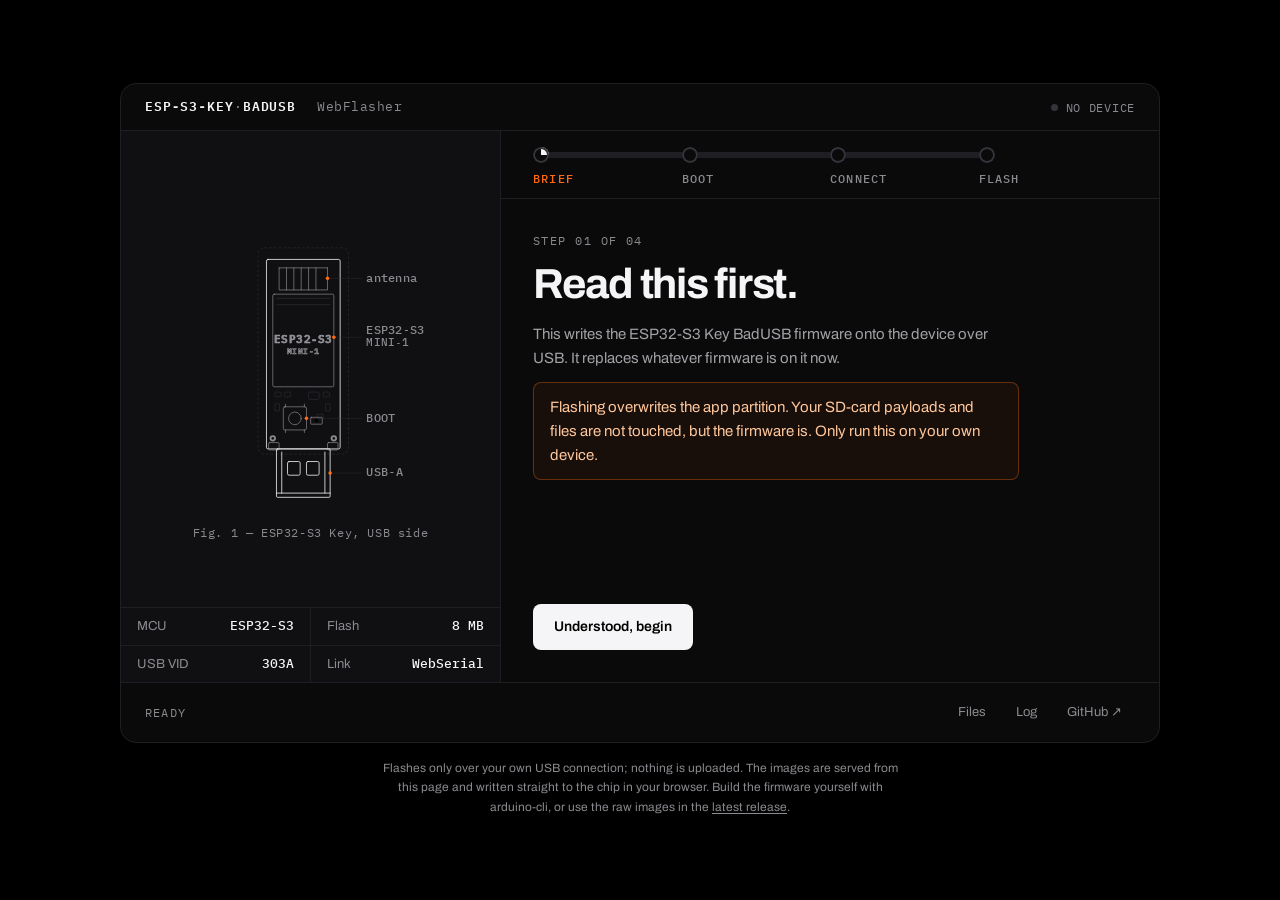
==== docs/index.html @ d2d810d7 "Add WebSerial firmware flasher (docs/) + compiled images A browser flasher for the ESP32-S3 Key, in " ====
<!doctype html>
<html lang="en">
<head>
<meta charset="utf-8">
<meta name="viewport" content="width=device-width, initial-scale=1">
<title>ESP-S3-Key WebFlasher</title>
<meta name="description" content="Flash the ESP32-S3 Key BadUSB firmware straight from the browser over USB with WebSerial. No toolchain, no command line.">
<meta name="color-scheme" content="dark">
<meta name="theme-color" content="#000000">
<link rel="icon" type="image/svg+xml" href="./favicon.svg">
<link rel="preconnect" href="https://fonts.googleapis.com">
<link rel="preconnect" href="https://fonts.gstatic.com" crossorigin>
<link href="https://fonts.googleapis.com/css2?family=Archivo:wght@400;500;600;700;800&family=IBM+Plex+Mono:wght@400;500;600&display=swap" rel="stylesheet">
<link rel="stylesheet" href="./css/style.css">
</head>
<body>

<noscript>
  <p class="noscript">This flasher talks to the device from the page itself, so
  it needs JavaScript enabled. The command line route (arduino-cli / esptool)
  in the <a href="https://github.com/QWavey/ESP-S3-Key-BadUSB">repo</a> works
  without it.</p>
</noscript>

<div class="stage">

<article class="box" id="box">

  <header class="box-top">
    <p class="brandline">ESP&#8209;S3&#8209;KEY<span class="sep">&middot;</span>BADUSB
      <span class="ver">WebFlasher</span></p>
    <p class="status" id="status" data-state="idle">
      <span class="dot" aria-hidden="true"></span><span id="statusText">No device</span>
    </p>
  </header>

  <div class="box-body">

    <!-- left slab: ESP32-S3 key figure -->
    <aside class="slab">
      <figure class="fig">
        <svg class="device" viewBox="-52 0 430 570" role="img" aria-labelledby="figtitle">
          <title id="figtitle">ESP32-S3 Key: a clear-cased USB-A dongle. The ESP32-S3-MINI-1 module with its PCB antenna sits under the acrylic shell, and a BOOT button near the USB-A plug.</title>

          <!-- clear acrylic case -->
          <g class="ghost">
            <rect x="64" y="70" width="172" height="392" rx="12"/>
          </g>

          <!-- board -->
          <g class="board">
            <rect x="80" y="92" width="140" height="360" rx="3"/>
          </g>

          <!-- ESP32-S3-MINI-1: PCB antenna, then the RF shield can -->
          <g class="part">
            <path d="M104 108 H196 M104 108 V150 H196 V108 M118 108 V150 M132 108 V150 M146 108 V150 M160 108 V150 M174 108 V150"/>
          </g>
          <g class="part">
            <rect x="92" y="158" width="116" height="176" rx="3"/>
            <path d="M100 166 H200 M100 178 H200" class="card"/>
            <text x="150" y="250" class="mod">ESP32&#8209;S3</text>
            <text x="150" y="272" class="mod sub2">MINI&#8209;1</text>
          </g>

          <!-- passives + regulator between module and USB end -->
          <g class="passive">
            <rect x="96" y="344" width="12" height="9" rx="2"/>
            <rect x="114" y="344" width="12" height="9" rx="2"/>
            <rect x="160" y="344" width="20" height="14" rx="2"/>
            <rect x="188" y="344" width="12" height="9" rx="2"/>
            <rect x="96" y="366" width="9" height="14" rx="2"/>
            <rect x="192" y="366" width="9" height="14" rx="2"/>
            <rect x="176" y="386" width="12" height="9" rx="2"/>
          </g>

          <!-- BOOT tactile button near the USB-A end -->
          <g class="part boot" id="figBoot">
            <rect x="112" y="372" width="44" height="44" rx="3"/>
            <circle cx="134" cy="394" r="12"/>
            <path d="M116 372 v-5 M152 372 v-5 M116 416 v5 M152 416 v5"/>
          </g>

          <!-- status LED -->
          <g class="part"><rect x="164" y="392" width="22" height="13" rx="1"/></g>
          <circle class="led" cx="175" cy="398" r="3.4"/>

          <!-- test pads / vias by the USB end -->
          <g class="ink">
            <circle cx="92" cy="432" r="6"/><circle cx="92" cy="432" r="2.4" class="drill"/>
            <circle cx="208" cy="432" r="6"/><circle cx="208" cy="432" r="2.4" class="drill"/>
          </g>

          <!-- USB-A plug -->
          <g class="part">
            <rect x="84" y="440" width="20" height="14" rx="2"/>
            <rect x="196" y="440" width="20" height="14" rx="2"/>
          </g>
          <g class="shell">
            <rect x="99" y="452" width="102" height="92" rx="2"/>
            <path d="M99 536 H201"/>
            <path d="M109 458 V536 M191 458 V536"/>
            <rect x="120" y="476" width="24" height="26" rx="3"/>
            <rect x="156" y="476" width="24" height="26" rx="3"/>
          </g>

          <!-- state FX layer -->
          <g class="fx">
            <g class="fx-data">
              <path class="fx-trace l" d="M132 470 V336"/>
              <path class="fx-trace r" d="M168 470 V360 Q168 350 158 348 V336"/>
              <circle class="fx-pk l"    r="3.2"/><circle class="fx-pk l d2" r="3.2"/><circle class="fx-pk l d3" r="3.2"/>
              <circle class="fx-pk r"    r="3.2"/><circle class="fx-pk r d2" r="3.2"/><circle class="fx-pk r d3" r="3.2"/>
            </g>
            <rect class="fx-sink" x="92" y="158" width="116" height="176" rx="3"/>
            <g class="fx-press">
              <circle class="fx-ring" cx="134" cy="394" r="19"/>
              <path class="fx-arrow" d="M134 356 v20 M126 368 l8 8 l8 -8"/>
            </g>
            <g class="fx-check">
              <circle cx="330" cy="70" r="20"/>
              <path class="fx-tick" d="M320 70 l7 8 l14 -16"/>
            </g>
            <g class="fx-port">
              <path d="M96 548 H110 M190 548 H204"/>
              <rect class="fx-shroud" x="95" y="540" width="110" height="24" rx="2"/>
            </g>
          </g>

          <!-- callouts -->
          <g class="callout">
            <path d="M196 128 H262"/><circle cx="196" cy="128" r="3.4"/>
            <text x="270" y="134">antenna</text>

            <path d="M208 240 H262"/><circle cx="208" cy="240" r="3.4"/>
            <text x="270" y="234">ESP32&#8209;S3</text>
            <text x="270" y="256" class="sub">MINI&#8209;1</text>

            <path d="M156 394 H262"/><circle cx="156" cy="394" r="3.4"/>
            <text x="270" y="400">BOOT</text>

            <path d="M201 498 H262"/><circle cx="201" cy="498" r="3.4"/>
            <text x="270" y="504">USB&#8209;A</text>
          </g>

        </svg>
        <figcaption>Fig. 1 &mdash; ESP32-S3 Key, USB side</figcaption>
      </figure>

      <dl class="spec">
        <div><dt>MCU</dt><dd>ESP32-S3</dd></div>
        <div><dt>Flash</dt><dd>8 MB</dd></div>
        <div><dt>USB VID</dt><dd>303A</dd></div>
        <div><dt>Link</dt><dd>WebSerial</dd></div>
      </dl>
    </aside>

    <!-- wizard -->
    <section class="panel">

      <ol class="rail" id="rail" aria-label="Progress">
        <li data-step="0"><button type="button" class="railbtn" disabled><span class="pip"></span><b>Brief</b></button></li>
        <li data-step="1"><button type="button" class="railbtn" disabled><span class="pip"></span><b>Boot</b></button></li>
        <li data-step="2"><button type="button" class="railbtn" disabled><span class="pip"></span><b>Connect</b></button></li>
        <li data-step="3"><button type="button" class="railbtn" disabled><span class="pip"></span><b>Flash</b></button></li>
      </ol>

      <div class="views" id="views">

        <!-- 0 -->
        <section class="view is-on" data-step="0">
          <p class="kicker">Step 01 of 04</p>
          <h1>Read this first.</h1>
          <p>This writes the ESP32-S3 Key BadUSB firmware onto the device over
            USB. It replaces whatever firmware is on it now.</p>
          <p class="warn">Flashing overwrites the app partition. Your SD-card
            payloads and files are not touched, but the firmware is. Only run
            this on your own device.</p>
          <div class="acts">
            <button class="btn solid" data-go="1">Understood, begin</button>
          </div>
        </section>

        <!-- 1 -->
        <section class="view" data-step="1">
          <p class="kicker">Step 02 of 04</p>
          <h1>Download mode.</h1>
          <p>The ESP32-S3 flashes over its own USB. Most units drop into
            download mode on their own when the flasher connects. If yours does
            not, hold <code>BOOT</code> while plugging it in, then let go.</p>
          <p>Chrome or Edge only — Firefox and Safari have no WebSerial.</p>
          <div class="acts">
            <button class="btn solid" data-go="2">Ready</button>
            <button class="btn ghost" data-go="0">Back</button>
          </div>
        </section>

        <!-- 2 -->
        <section class="view" data-step="2">
          <p class="kicker">Step 03 of 04</p>
          <h1>Connect.</h1>
          <p>Pick the device in the browser prompt. It appears under vendor
            <code>303A</code> (Espressif) as a USB serial port.</p>
          <div class="acts">
            <button class="btn solid" id="btnConnect"><span class="ring-sm" aria-hidden="true"></span><span>Connect</span></button>
            <button class="btn ghost" data-go="1">Back</button>
          </div>
        </section>

        <!-- 3 -->
        <section class="view" data-step="3">
          <p class="kicker">Step 04 of 04</p>
          <h1>Flash.</h1>
          <p>Erase, then write each image at its offset, then reboot. Do not
            unplug until the log says it is done.</p>

          <div class="pagemap" id="pagemap"
               role="progressbar" aria-valuemin="0" aria-valuemax="100"
               aria-valuenow="0" aria-label="Flash progress"></div>

          <p class="readout">
            <b><span id="rdDone">0</span> / <span id="rdTotal">0</span> KB</b>
            <span id="rdParts">0 / 0 parts</span>
            <span class="ph" id="phase">ready</span>
          </p>

          <dl class="mini">
            <div><dt>Image</dt><dd id="pickName">latest release</dd></div>
            <div><dt>Chip</dt><dd id="pickChip">ESP32-S3</dd></div>
          </dl>

          <p class="inline-err" id="flashErr" hidden></p>

          <div class="acts">
            <button class="btn solid hold" id="btnFlash" disabled>
              <span class="hold-fill" aria-hidden="true"></span>
              <span class="hold-label">Hold to flash</span>
            </button>
            <label class="btn ghost filebtn">Choose file<input id="fileBin" type="file" accept=".bin,.espkg"></label>
            <button class="btn ghost" data-go="2">Reconnect</button>
          </div>
        </section>

        <!-- 4 -->
        <section class="view" data-step="4">
          <p class="kicker done-k">Complete</p>
          <h1>Flashed.</h1>
          <p>The device has been reset and is running the new firmware. It will
            re-enumerate — as a keyboard, a serial port, or its Wi-Fi AP,
            depending on how it is configured. You can unplug it now.</p>
          <div class="acts">
            <button class="btn ghost" data-go="1">Flash another</button>
            <a class="btn ghost" href="https://github.com/QWavey/ESP-S3-Key-BadUSB" target="_blank" rel="noopener">Repo</a>
          </div>
        </section>

      </div>
    </section>
  </div>

  <footer class="box-bot">
    <p class="footstat" id="footStat" role="status" aria-live="polite">ready</p>
    <div class="botbtns">
      <button class="tabbtn" id="btnFiles" aria-expanded="false" aria-controls="filesDrawer">Files</button>
      <button class="tabbtn" id="btnConsole" aria-expanded="false" aria-controls="console">Log</button>
      <a class="tabbtn" href="https://github.com/QWavey/ESP-S3-Key-BadUSB" target="_blank" rel="noopener">GitHub &#8599;</a>
    </div>
  </footer>

  <div class="drawer" id="filesDrawer" inert>
    <div class="drawer-head"><b>Files</b>
      <button class="x" data-close="filesDrawer" aria-label="Close files">&times;</button></div>
    <ul class="dl-list">
      <li><a href="./firmware/firmware.bin" download><b>firmware.bin</b><span>Application image (offset 0x10000).</span></a></li>
      <li><a href="./firmware/bootloader.bin" download><b>bootloader.bin</b><span>Second-stage bootloader (offset 0x0).</span></a></li>
      <li><a href="./firmware/partitions.bin" download><b>partitions.bin</b><span>Partition table (offset 0x8000).</span></a></li>
      <li><a href="./firmware/manifest.json" download><b>manifest.json</b><span>Offsets and versions the flasher reads.</span></a></li>
      <li><a href="https://github.com/QWavey/ESP-S3-Key-BadUSB/releases/latest" target="_blank" rel="noopener"><b>Releases</b><span>.espkg bundles and raw images.</span></a></li>
    </ul>
  </div>

  <div class="drawer" id="console" inert>
    <div class="drawer-head"><b>Log</b>
      <button class="x" data-close="console" aria-label="Close log">&times;</button></div>
    <div class="drawer-log" id="consoleOut" role="log" aria-live="polite"></div>
  </div>

</article>

<p class="legal">
  Flashes only over your own USB connection; nothing is uploaded. The images are
  served from this page and written straight to the chip in your browser. Build
  the firmware yourself with arduino-cli, or use the raw images in the
  <a href="https://github.com/QWavey/ESP-S3-Key-BadUSB/releases/latest" target="_blank" rel="noopener">latest release</a>.
</p>

</div>

<script type="module" src="./js/flasher.js"></script>
</body>
</html>
---- docs/css/style.css ----
/* ==========================================================================
   Rubberless-Ducky WebFlasher
   Direction: instrument panel. One box on a black field, white type, and a
   single orange that only ever means "live". Nothing scrolls: the box is sized
   to the viewport and the wizard swaps one view at a time inside it.
   Every literal below belongs to the system documented in DESIGN.md.
   ========================================================================== */

@property --fill {
  syntax: "<number>";
  inherits: true;
  initial-value: 0;
}

:root {
  /* --- Surface ---------------------------------------------------------- */
  --black:     #000000;   /* page. True black, the way hardware pages are lit */
  --surface-1: #0A0A0B;   /* the box */
  --surface-2: #101013;   /* left slab, drawers */
  --surface-3: #17171B;   /* wells: meter track, code */
  --line-1:    #1F1F23;   /* hairline, at rest */
  --line-2:    #34343B;   /* hairline, hover or focus */

  /* --- Type colour ------------------------------------------------------ */
  --white:  #F5F5F7;      /* primary. Not #fff: halation on true black */
  --gray-1: #A1A1A6;      /* secondary prose          8.1:1 on black */
  --gray-2: #8A8A8F;      /* meta, labels, dimensions 6.1:1 on black */

  /* --- State ------------------------------------------------------------ */
  --accent: #FF6A13;      /* live only: progress, current step   7.3:1 */
  --ok:     #30D158;      /* 10.4:1 */
  --err:    #FF453A;      /* 6.2:1 */

  /* --- Shape ------------------------------------------------------------ */
  --r-1: 3px;      /* code, pips */
  --r-cell: 5px;   /* page-map cells */
  --r-2: 8px;   /* controls, rows */
  --r-3: 16px;  /* the box */

  /* --- Space ------------------------------------------------------------ */
  --s-1: 4px;  --s-2: 8px;  --s-3: 12px; --s-4: 16px;
  --s-5: 24px; --s-6: 32px; --s-7: 48px;

  /* --- Motion ----------------------------------------------------------- */
  --e-out:   cubic-bezier(0.22, 0.61, 0.36, 1);
  --e-apple: cubic-bezier(0.28, 0.11, 0.32, 1);
  --d-1: 160ms; --d-2: 300ms; --d-3: 520ms; --d-4: 820ms;

  color-scheme: dark;
}

*, *::before, *::after { box-sizing: border-box; }

html, body { height: 100%; }

body {
  margin: 0;
  background: var(--black);
  color: var(--white);
  font-family: "Archivo", -apple-system, BlinkMacSystemFont, "Helvetica Neue", Arial, sans-serif;
  font-size: 16px;
  line-height: 1.6;
  -webkit-font-smoothing: antialiased;
  -moz-osx-font-smoothing: grayscale;
}

::selection { background: var(--accent); color: #120600; }
a { color: inherit; }

:focus-visible { outline: 2px solid var(--accent); outline-offset: 3px; border-radius: var(--r-1); }

/* goTo() moves focus to the new view's heading so screen readers land there.
   It is not an interactive control, so it must not draw a focus ring. */
.view h1:focus, .view h1:focus-visible { outline: none; }

.sr-only {
  position: absolute; width: 1px; height: 1px; padding: 0; margin: -1px;
  overflow: hidden; clip: rect(0 0 0 0); white-space: nowrap; border: 0;
}

code {
  font-family: "IBM Plex Mono", ui-monospace, "SF Mono", Menlo, monospace;
  font-size: 0.875em; font-weight: 500;
  background: var(--surface-3); color: var(--white);
  padding: 0.14em 0.4em; border-radius: var(--r-1);
  white-space: nowrap;
}

/* ==========================================================================
   Stage: one screen, no page scroll
   ========================================================================== */

.stage {
  height: 100svh;
  display: flex; flex-direction: column;
  align-items: center; justify-content: center;
  gap: var(--s-4);
  padding: var(--s-5);
}

.legal {
  flex: none;
  max-width: 74ch; margin: 0;
  text-align: center;
  font-size: 12px; line-height: 1.6;
  color: var(--gray-2);
}
.legal a { color: var(--gray-2); text-underline-offset: 2px; }
.legal a:hover { color: var(--white); }

/* ==========================================================================
   The box
   ========================================================================== */

.box {
  position: relative;
  width: 100%;
  max-width: 1040px;
  flex: 1 1 auto;
  max-height: 660px;
  min-height: 0;
  display: grid;
  grid-template-rows: auto minmax(0, 1fr) auto;
  background: var(--surface-1);
  border: 1px solid var(--line-1);
  border-radius: var(--r-3);
  /* clip, not hidden: the closed drawers sit at translateY(100%), and a
     transformed child still contributes scrollable overflow. With `hidden`
     the box becomes a scroll container and a focus() can shove it out of
     alignment. `clip` crops the same pixels without one. */
  overflow: hidden;
  overflow: clip;
  animation: boxIn var(--d-4) var(--e-apple) both;
}

@keyframes boxIn {
  from { opacity: 0; transform: translateY(14px) scale(0.988); }
  to   { opacity: 1; transform: none; }
}

/* --- top strip ---------------------------------------------------------- */

.box-top {
  display: flex; align-items: center; justify-content: space-between; gap: var(--s-4);
  padding: var(--s-3) var(--s-5);
  border-bottom: 1px solid var(--line-1);
}

.brandline {
  margin: 0;
  font-family: "IBM Plex Mono", ui-monospace, monospace;
  font-size: 13px; font-weight: 600; letter-spacing: 0.07em;
}
/* A quiet separator, not an accent. Orange is reserved for live state; a
   coloured dot in the wordmark is exactly the decorative accent to avoid. */
.brandline .sep { color: var(--gray-2); font-weight: 400; }
.brandline .ver {
  color: var(--gray-2); font-weight: 400; letter-spacing: 0.04em;
  margin-left: var(--s-3);
}

.status {
  display: flex; align-items: center; gap: var(--s-2); margin: 0;
  font-family: "IBM Plex Mono", ui-monospace, monospace;
  font-size: 12px; letter-spacing: 0.06em; text-transform: uppercase;
  color: var(--gray-2);
  white-space: nowrap;
}
.status .dot {
  width: 7px; height: 7px; border-radius: 50%;
  background: var(--line-2);
  transition: background var(--d-2) var(--e-out);
}
.status[data-state="live"]  { color: var(--accent); } .status[data-state="live"]  .dot { background: var(--accent); }
.status[data-state="ok"]    { color: var(--ok); }     .status[data-state="ok"]    .dot { background: var(--ok); }
.status[data-state="error"] { color: var(--err); }    .status[data-state="error"] .dot { background: var(--err); }

/* --- body --------------------------------------------------------------- */

.box-body {
  display: grid;
  grid-template-columns: 380px minmax(0, 1fr);
  min-height: 0;
}

/* ==========================================================================
   Left slab: the drawing and the four figures worth knowing
   ========================================================================== */

.slab {
  display: grid;
  grid-template-rows: minmax(0, 1fr) auto;
  border-right: 1px solid var(--line-1);
  background: var(--surface-2);
  min-height: 0;
}

.fig {
  margin: 0;
  min-height: 0;
  display: flex; flex-direction: column; align-items: center; justify-content: center;
  gap: var(--s-3);
  padding: var(--s-4) var(--s-4) 0;
}

.device {
  height: 100%;
  max-height: 300px;   /* the figure supports the wizard, it does not compete */
  width: auto; max-width: 100%; display: block;
}

.fig figcaption {
  font-family: "IBM Plex Mono", ui-monospace, monospace;
  font-size: 12px; letter-spacing: 0.05em; color: var(--gray-2);
}

/* Line hierarchy: shell and board read first, parts second, annotation last. */
.device .shell,
.device .board,
.device .part {
  fill: none; stroke: var(--white);
  stroke-linecap: round; stroke-linejoin: round;
}
.device .shell { stroke-width: 1.5; }
.device .board { stroke-width: 1.5; }
.device .part  { stroke-width: 1.1; stroke: var(--gray-1); }
.device .card  { fill: none; stroke: var(--line-2); }
.device .card path { fill: none; stroke: var(--line-2); stroke-width: 1; }
.device .card .sd, .device .sd {
  font-family: "IBM Plex Mono", ui-monospace, monospace;
  font-size: 22px; font-weight: 600; fill: var(--line-2); text-anchor: middle; stroke: none;
}
.device .fillpin { fill: var(--gray-2); stroke: none; }
.device .pins  { stroke: var(--gray-2); stroke-width: 0.9; }
.device .trace { fill: none; stroke: var(--line-2); stroke-width: 0.9; }
.device .passive { fill: none; stroke: var(--line-2); stroke-width: 1; }
.device .silk  { fill: none; stroke: var(--line-1); stroke-width: 1; stroke-dasharray: 3 4; }
.device .ink   { fill: var(--gray-2); stroke: none; }
.device .drill { fill: var(--surface-2); }

/* Hidden-line convention: the microcontroller is on the reverse of the board,
   so it is drawn dashed rather than invented onto the side you can see. */
.device .ghost {
  fill: none;
  stroke: var(--line-2);
  stroke-width: 1;
  stroke-dasharray: 5 4;
}

.device .callout { fill: none; stroke: var(--line-2); stroke-width: 0.7; }
.device .callout circle { fill: var(--accent); stroke: none; }
.device .callout text {
  font-family: "IBM Plex Mono", ui-monospace, monospace;
  font-size: 23px; font-weight: 500; letter-spacing: 0.02em;
  fill: var(--gray-2); stroke: none;
}
.device .callout.end text { text-anchor: end; }
.device .callout text.sub { font-size: 20px; fill: var(--gray-2); }

/* The drawing strokes itself on once, then stays put. The dash values are set
   per shape from js/flasher.js: putting the animation on the <g> looks right
   in source but does nothing, because an animated value on a parent is not
   inherited by its children. */

/* Step 02 highlights the button the instructions are talking about. */
.device .boot rect,
.device .boot circle,
.device .boot path { transition: stroke var(--d-2) var(--e-out); }
body[data-step="1"] .device .boot rect,
body[data-step="1"] .device .boot circle,
body[data-step="1"] .device .boot path { stroke: var(--accent); }

/* The LED reads the flash state, because on the real board it does too. */
.device .led { transition: fill var(--d-2) var(--e-out); }
body[data-state="live"]  .device .led { fill: var(--accent); }
body[data-state="ok"]    .device .led { fill: var(--ok); }
body[data-state="error"] .device .led { fill: var(--err); }

.spec {
  display: grid;
  grid-template-columns: 1fr 1fr;
  margin: 0;
  border-top: 1px solid var(--line-1);
}
.spec > div {
  display: flex; align-items: baseline; justify-content: space-between; gap: var(--s-3);
  padding: var(--s-2) var(--s-4);
  min-width: 0;
}
.spec > div:nth-child(odd)  { border-right: 1px solid var(--line-1); }
.spec > div:nth-child(n+3)  { border-top: 1px solid var(--line-1); }
.spec dt { font-size: 13px; color: var(--gray-2); }
.spec dd {
  margin: 0;
  font-family: "IBM Plex Mono", ui-monospace, monospace;
  font-size: 13px; font-weight: 500; color: var(--white);
}

/* ==========================================================================
   Wizard panel
   ========================================================================== */

.panel {
  display: grid;
  grid-template-rows: auto minmax(0, 1fr);
  min-height: 0;
}

/* --- step rail ---------------------------------------------------------- */
/* One continuous track with the pips sitting on top of it, rather than
   separate segments running into each pip. The track is drawn per step from
   this pip's centre to the next one's, which lands flush across the column
   boundary and needs no measuring; the pips are opaque and stack above it, so
   the line passes behind them instead of through them. */

.rail {
  display: grid;
  grid-auto-flow: column;
  grid-auto-columns: 1fr;
  list-style: none;
  margin: 0;
  padding: var(--s-4) var(--s-6) var(--s-3);
  border-bottom: 1px solid var(--line-1);
}

.rail li {
  position: relative;
  color: var(--gray-2);
}

.rail li::after {
  content: "";
  position: absolute;
  left: 8px;            /* this pip's centre */
  right: -8px;          /* the next pip's centre, one column over */
  top: 8px;
  height: 6px;
  transform: translateY(-50%);
  border-radius: 3px;
  background-color: var(--line-1);
  background-image: linear-gradient(var(--white), var(--white));
  background-repeat: no-repeat;
  background-size: 0% 100%;
  transition: background-size var(--d-3) var(--e-apple);
  z-index: 0;
}
.rail li.done::after { background-size: 100% 100%; }
.rail li:last-child::after { display: none; }

.railbtn {
  position: relative;
  z-index: 1;
  display: flex; flex-direction: column; align-items: flex-start;
  gap: var(--s-2);
  padding: 0 var(--s-2) 6px 0;
  margin: 0 0 -6px;
  background: none; border: 0; border-radius: var(--r-1);
  font-family: "IBM Plex Mono", ui-monospace, monospace;
  font-size: 12px; font-weight: 500; letter-spacing: 0.1em; text-transform: uppercase;
  color: inherit;
  cursor: default;
  transition: color var(--d-2) var(--e-out);
}
/* A finished step can be revisited; the one you are on and the ones ahead
   cannot be jumped to. */
.rail li.done .railbtn { cursor: pointer; }
.rail li.done .railbtn:hover { color: var(--white); }
.railbtn b { font-weight: 500; }

/* Every pip is the same clockwise dial, filled by --fill (a registered
   <number>, so the arc sweeps instead of snapping). The opaque --surface-1
   base sits over the track so the line never shows through the empty part. */
.pip {
  width: 16px; height: 16px; flex: none;
  border-radius: 50%;
  background:
    conic-gradient(var(--white) calc(var(--fill, 0) * 1%), rgba(0, 0, 0, 0) 0),
    var(--surface-1);
  box-shadow: inset 0 0 0 2px var(--line-2);
}

/* The pip fills as the connector reaches it: the line runs first (no delay,
   above), the fill follows on a delay so it lands just as the line arrives —
   "the line fills the circle only when the line is there". --fill carries the
   dial fractions too (25/50/75/100), set per step in js/flasher.js. */
.rail li { transition: --fill var(--d-2) var(--e-apple) var(--d-3); }

.rail li.on   { color: var(--accent); }
.rail li.done { color: var(--white); }

/* --- views -------------------------------------------------------------- */

.views {
  position: relative;
  min-height: 0;
  overflow-y: auto;
  overflow-x: hidden;
  overscroll-behavior: contain;
  scrollbar-width: thin;
  scrollbar-color: var(--line-2) transparent;
}
.views::-webkit-scrollbar { width: 6px; }
.views::-webkit-scrollbar-thumb { background: var(--line-2); border-radius: 3px; }
.views::-webkit-scrollbar-track { background: transparent; }

.view {
  position: absolute; inset: 0;
  padding: var(--s-6);
  display: flex; flex-direction: column;
  opacity: 0;
  visibility: hidden;
  transform: translate3d(18px, 0, 0);
  transition:
    opacity    var(--d-2) var(--e-apple),
    transform  var(--d-2) var(--e-apple),
    visibility 0s linear var(--d-2);
}
.view.is-on {
  opacity: 1;
  visibility: visible;
  transform: none;
  transition:
    opacity   var(--d-3) var(--e-apple) 60ms,
    transform var(--d-3) var(--e-apple) 60ms,
    visibility 0s;
}
.view.is-out { transform: translate3d(-18px, 0, 0); }

.view .kicker {
  margin: 0 0 var(--s-3);
  font-family: "IBM Plex Mono", ui-monospace, monospace;
  font-size: 12px; letter-spacing: 0.12em; text-transform: uppercase;
  color: var(--gray-2);
}
.view .kicker.done-k { color: var(--ok); }

.view h1 {
  margin: 0 0 var(--s-4);
  font-size: clamp(30px, 3.4vw, 42px);
  font-weight: 700; line-height: 1.05; letter-spacing: -0.03em;
}

.view p {
  max-width: 54ch;
  margin: 0 0 var(--s-3);
  font-size: 15px;
  color: var(--gray-1);
}
.view a { color: var(--white); text-underline-offset: 3px; }

.view .warn {
  padding: var(--s-3) var(--s-4);
  border: 1px solid rgba(255, 106, 19, 0.35);
  border-radius: var(--r-2);
  background: rgba(255, 106, 19, 0.06);
  color: #FFC79B;
}

.acts {
  display: flex; flex-wrap: wrap; gap: var(--s-2);
  margin-top: auto;
  padding-top: var(--s-4);
}

/* ==========================================================================
   Flash view: page map
   One cell per 512-byte page, so the readout is the operation itself rather
   than a bar standing in for it. Where it stops is where the write stopped.
   ========================================================================== */

.pagemap {
  display: grid;
  grid-template-columns: repeat(auto-fill, minmax(17px, 1fr));
  gap: 5px;
  margin: var(--s-2) 0 var(--s-3);
}
.pagemap i {
  aspect-ratio: 1;
  border-radius: var(--r-cell);
  box-shadow: inset 0 0 0 1px var(--line-1);
  transition: background var(--d-1) var(--e-out),
              box-shadow var(--d-1) var(--e-out);
}
.pagemap i.on {
  background: var(--white);
  box-shadow: inset 0 0 0 1px var(--white);
  animation: cellOn var(--d-2) var(--e-apple);
}
@keyframes cellOn { from { transform: scale(0.55); } to { transform: scale(1); } }

/* The write head: the page currently going out. Outline only, no pulse. */
.pagemap i.next { box-shadow: inset 0 0 0 2px var(--accent); }

/* On success the green sweeps across in write order rather than snapping. */
.pagemap.is-done i.on {
  animation: none;
  transition-delay: calc(var(--i) * 5ms);
}
.pagemap i.fail    { background: var(--err);    box-shadow: inset 0 0 0 1px var(--err); }
.pagemap.is-done i.on { background: var(--ok);  box-shadow: inset 0 0 0 1px var(--ok); }

/* Chip erase reports no position, so the map sweeps rather than pretending
   to one. Opacity only. */
.pagemap.is-erasing i {
  box-shadow: inset 0 0 0 1px var(--accent);
  animation: sweep 1.2s linear infinite;
  animation-delay: calc(var(--i) * 9ms);
}
@keyframes sweep { 0%, 100% { opacity: 0.22; } 50% { opacity: 1; } }

.view .readout {
  display: flex; flex-wrap: wrap; align-items: baseline; gap: var(--s-2) var(--s-5);
  max-width: none;
  margin: 0 0 var(--s-3);
  font-family: "IBM Plex Mono", ui-monospace, monospace;
  font-size: 13px;
  font-variant-numeric: tabular-nums;
  color: var(--gray-2);
}
.view .readout b {
  font-size: 19px; font-weight: 600; letter-spacing: -0.01em;
  color: var(--white);
}
.view .readout .ph {
  margin-left: auto;
  letter-spacing: 0.1em; text-transform: uppercase;
}
body[data-state="live"]  .view .readout .ph { color: var(--accent); }
body[data-state="ok"]    .view .readout .ph { color: var(--ok); }
body[data-state="error"] .view .readout .ph { color: var(--err); }

.mini { margin: 0; }
.mini > div {
  display: flex; align-items: baseline; gap: var(--s-4);
  padding: 2px 0;
}
.mini dt {
  min-width: 7ch;
  font-family: "IBM Plex Mono", ui-monospace, monospace;
  font-size: 12px; letter-spacing: 0.08em; text-transform: uppercase;
  color: var(--gray-2);
}
.mini dd {
  margin: 0;
  font-family: "IBM Plex Mono", ui-monospace, monospace;
  font-size: 13px; color: var(--white);
  font-variant-numeric: tabular-nums;
}

.view .inline-err {
  max-width: none;
  margin: var(--s-3) 0 0;
  padding: var(--s-2) var(--s-3);
  border: 1px solid rgba(255, 69, 58, 0.4);
  border-radius: var(--r-2);
  background: rgba(255, 69, 58, 0.08);
  font-family: "IBM Plex Mono", ui-monospace, monospace;
  font-size: 13px;
  color: #FFB4AE;
}
.view .inline-err[hidden] { display: none; }

.noscript {
  max-width: 62ch;
  margin: var(--s-5) auto 0;
  padding: var(--s-3) var(--s-4);
  border: 1px solid var(--line-2);
  border-radius: var(--r-2);
  font-size: 14px;
  color: var(--gray-1);
  text-align: center;
}

/* ==========================================================================
   Controls
   ========================================================================== */

.btn {
  display: inline-flex; align-items: center; justify-content: center; gap: var(--s-2);
  padding: 11px 20px;
  border: 1px solid transparent;
  border-radius: var(--r-2);
  font: inherit; font-size: 14px; font-weight: 600;
  text-decoration: none;
  cursor: pointer;
  transition: background var(--d-1) var(--e-out),
              border-color var(--d-1) var(--e-out),
              color var(--d-1) var(--e-out),
              opacity var(--d-1) var(--e-out),
              transform 90ms var(--e-out);
}
.btn.solid { background: var(--white); color: var(--black); }
.btn.solid:not(:disabled):hover { background: #fff; }
.btn.ghost { background: transparent; color: var(--white); border-color: var(--line-2); }
.btn.ghost:hover { border-color: var(--white); }
.btn:not(:disabled):active { transform: scale(0.972); }
.filebtn:active { transform: scale(0.972); }
.btn, .filebtn { transform: scale(1); }
.btn:disabled { opacity: 0.3; cursor: not-allowed; }

.filebtn { position: relative; }
.filebtn input {
  position: absolute;
  width: 1px; height: 1px;
  margin: -1px; padding: 0; border: 0;
  clip-path: inset(50%);
  overflow: hidden; white-space: nowrap;
}
.filebtn:focus-within {
  outline: 2px solid var(--accent);
  outline-offset: 3px;
  border-color: var(--white);
}

/* A ring, not a dashed spinner: same language as the gauge. */
.btn.hold { position: relative; overflow: hidden; }
.btn.hold .hold-fill {
  position: absolute; inset: 0;
  background: var(--accent);
  transform: scaleX(var(--hold, 0));
  transform-origin: left;
  transition: transform var(--hold-dur, 140ms) linear,
              opacity var(--d-2) var(--e-out);
  pointer-events: none;
}
.btn.hold .hold-label { position: relative; z-index: 1; }
.btn.hold.is-armed .hold-fill { opacity: 0; }

.ring-sm {
  width: 14px; height: 14px; display: none; flex: none;
  border-radius: 50%;
  border: 2px solid currentColor;
  border-top-color: transparent;
  animation: spin 700ms linear infinite;
}
.btn.loading .ring-sm { display: block; }
.btn.loading { pointer-events: none; }
@keyframes spin { to { transform: rotate(360deg); } }

/* ==========================================================================
   Bottom strip
   ========================================================================== */

.box-bot {
  display: flex; align-items: center; justify-content: space-between; gap: var(--s-4);
  padding: var(--s-3) var(--s-5);
  border-top: 1px solid var(--line-1);
}

.footstat {
  margin: 0;
  font-family: "IBM Plex Mono", ui-monospace, monospace;
  font-size: 12px; letter-spacing: 0.1em; text-transform: uppercase;
  color: var(--gray-2);
}

.botbtns { display: flex; gap: var(--s-1); }
.tabbtn {
  padding: 6px 12px;
  background: transparent; border: 1px solid transparent; border-radius: var(--r-2);
  font: inherit; font-size: 13px; color: var(--gray-2);
  text-decoration: none; cursor: pointer;
  transition: color var(--d-1) var(--e-out), border-color var(--d-1) var(--e-out);
}
.tabbtn:hover { color: var(--white); }
.tabbtn[aria-expanded="true"] { color: var(--white); border-color: var(--line-2); }

/* ==========================================================================
   Drawers: slide up over the box, never resize it
   ========================================================================== */

.drawer {
  position: absolute; left: 0; right: 0; bottom: 0;
  z-index: 5;
  max-height: 68%;
  display: grid;
  grid-template-rows: auto minmax(0, 1fr);
  background: var(--surface-2);
  border-top: 1px solid var(--line-2);
  transform: translateY(100%);
  visibility: hidden;
  transition: transform var(--d-2) var(--e-apple),
              visibility 0s linear var(--d-2);
}
.drawer.is-open {
  transform: none;
  visibility: visible;
  transition: transform var(--d-2) var(--e-apple), visibility 0s;
}

.drawer-head {
  display: flex; align-items: center; justify-content: space-between;
  padding: var(--s-3) var(--s-5);
  border-bottom: 1px solid var(--line-1);
  font-family: "IBM Plex Mono", ui-monospace, monospace;
  font-size: 12px; letter-spacing: 0.1em; text-transform: uppercase;
  color: var(--gray-2);
}
.drawer-head .x {
  width: 26px; height: 26px;
  background: transparent; border: 0; border-radius: var(--r-1);
  color: var(--gray-2); font-size: 18px; line-height: 1; cursor: pointer;
  transition: color var(--d-1) var(--e-out);
}
.drawer-head .x:hover { color: var(--white); }

.drawer-log {
  overflow: auto; overscroll-behavior: contain;
  padding: var(--s-3) var(--s-5) var(--s-4);
  font-family: "IBM Plex Mono", ui-monospace, monospace;
  font-size: 12.5px; line-height: 1.6;
  color: var(--gray-1);
  white-space: pre-wrap; word-break: break-word;
}
.drawer-log .ts  { color: var(--gray-2); }
.drawer-log .err { color: var(--err); }
.drawer-log .ok  { color: var(--ok); }

.dl-list {
  list-style: none; margin: 0; padding: 0;
  overflow: auto; overscroll-behavior: contain;
}
.dl-list li + li { border-top: 1px solid var(--line-1); }
.dl-list a {
  display: flex; flex-wrap: wrap; align-items: baseline; gap: var(--s-2) var(--s-5);
  padding: var(--s-3) var(--s-5);
  text-decoration: none;
  transition: background var(--d-1) var(--e-out);
}
.dl-list a:hover { background: var(--surface-3); }
.dl-list b {
  min-width: 19ch;
  font-family: "IBM Plex Mono", ui-monospace, monospace;
  font-size: 14px; font-weight: 600;
}
.dl-list span { font-size: 14px; color: var(--gray-1); }

/* ==========================================================================
   Narrow and short viewports
   ========================================================================== */

@media (max-width: 860px) {
  .box { max-height: 720px; }
  .box-body { grid-template-columns: 1fr; grid-template-rows: auto minmax(0, 1fr); }
  .slab {
    border-right: 0; border-bottom: 1px solid var(--line-1);
    grid-template-rows: none;
    grid-template-columns: 1fr 1fr;
    align-items: center;
  }
  /* The figure is a desktop affordance. Squeezed into this band its labels
     land at about 4px, which is worse than not showing them, and the viewBox
     reserves their width whether they are drawn or not. The spec list is the
     part that still reads, so it takes the whole band. */
  .fig { display: none; }
  .spec { grid-column: 1 / -1; border-top: 0; }
  .spec > div { padding: var(--s-2) var(--s-4); }
  .spec > div:nth-child(odd) { border-right: 1px solid var(--line-1); }
  .spec > div:nth-child(n+3) { border-top: 1px solid var(--line-1); }
  .spec dt, .spec dd { font-size: 13px; }
  .view { padding: var(--s-5); }
  .pagemap { grid-template-columns: repeat(auto-fill, minmax(14px, 1fr)); gap: 4px; }
  .view .readout b { font-size: 17px; }
  .legal { font-size: 11px; }
}

@media (max-width: 560px) {
  .stage { padding: var(--s-3); }
  .rail { padding: var(--s-3) var(--s-4); }
  .rail li b { display: none; }
  /* With the labels gone the button is just the pip, which falls under the
     24px touch minimum. The negative margin cancels the padding, so the pip
     does not move and the track needs no compensation. */
  .railbtn { padding: 5px var(--s-2) 5px 0; margin: -5px 0; }
  .box-bot { flex-wrap: wrap; }
  .view .readout .ph { margin-left: 0; }
}

/* Short viewports: tighten the chrome so the wizard still fits without the
   panel having to scroll. Density step, not a different layout. */
@media (max-height: 700px) {
  .box-top, .box-bot { padding-top: var(--s-2); padding-bottom: var(--s-2); }
  .rail { padding: var(--s-3) var(--s-6); }
  .view { padding: var(--s-4) var(--s-6); }
  .view h1 { font-size: 30px; margin-bottom: var(--s-3); }
  .fig { padding: var(--s-3) var(--s-4) 0; }
}

@media (max-height: 560px) {
  .stage { padding: var(--s-3); }
  .legal { display: none; }
  .box { max-height: none; }
}

/* ==========================================================================
   Reduced motion: state still reads, nothing slides
   ========================================================================== */

/* ==========================================================================
   Figure state FX
   The left figure reacts to where you are: it zooms to the button to press,
   shows a check and seats into a port when connected, and runs data down the
   USB pair to the chip while flashing. Driven by body[data-step]/[data-state],
   transform/opacity only, no requestAnimationFrame.
   --boot-origin is the button's position in the figure, as % of the viewBox,
   so the same rules work on both boards by setting it per page.
   ========================================================================== */

.fig { overflow: hidden; }   /* crop the boot zoom cleanly */

.device { transition: transform 1.2s var(--e-apple); transform-origin: var(--boot-origin, 52% 55%); }
body[data-step="1"] .device { transform: scale(2.3); }

.device .callout { transition: opacity var(--d-3) var(--e-out); }
body:not([data-step="0"]) .device .callout { opacity: 0; }

.fx > * { opacity: 0; }

/* data flow while flashing: discrete packets run up the USB pair to the chip */
.fx-data .fx-trace { fill: none; stroke: var(--line-2); stroke-width: 2; }
.fx-pk { fill: var(--white); opacity: 0; filter: drop-shadow(0 0 3px var(--accent)); }
.fx-pk.l { offset-path: path("M132 470 V438"); }
.fx-pk.r { offset-path: path("M168 470 V450 Q168 442 160 440 V438"); }
body[data-state="live"] .fx-data { opacity: 1; }
body[data-state="live"] .fx-pk    { animation: fxpk 0.85s linear infinite; }
.fx-pk.d2 { animation-delay: 0.28s; }
.fx-pk.d3 { animation-delay: 0.56s; }
@keyframes fxpk { 0% { offset-distance: 0%; opacity: 0; } 12% { opacity: 1; } 88% { opacity: 1; } 100% { offset-distance: 100%; opacity: 0; } }
.fx-sink { fill: var(--accent); }
body[data-state="live"] .fx-sink { animation: fxsink 0.85s ease-in-out infinite; }
@keyframes fxsink { 0%, 100% { opacity: 0; } 55% { opacity: 0.2; } }

/* press hint on the boot button */
.fx-press .fx-arrow { fill: none; stroke: var(--white); stroke-width: 2.6; stroke-linecap: round; stroke-linejoin: round; }
.fx-press .fx-ring  { fill: none; stroke: var(--white); stroke-width: 2; }
.fx-press .fx-arrow, .fx-press .fx-ring { transform-box: fill-box; transform-origin: center; }
body[data-step="1"] .fx-press { opacity: 1; }
body[data-step="1"] .fx-press .fx-arrow { animation: fxpress 1.5s var(--e-apple) infinite; }
body[data-step="1"] .fx-press .fx-ring  { animation: fxring 1.5s var(--e-apple) infinite; }
@keyframes fxpress { 0%, 100% { transform: translateY(0);   opacity: 0.4; } 50% { transform: translateY(5px); opacity: 1; } }
@keyframes fxring  { 0% { transform: scale(0.65); opacity: 0.9; } 70%, 100% { transform: scale(1.3); opacity: 0; } }

/* connected check badge */
.fx-check circle   { fill: none; stroke: var(--ok); stroke-width: 2.5; }
.fx-check .fx-tick { fill: none; stroke: var(--ok); stroke-width: 3; stroke-linecap: round; stroke-linejoin: round; stroke-dasharray: 44; stroke-dashoffset: 44; }
body[data-state="ok"] .fx-check { opacity: 1; }
body[data-state="ok"] .fx-check .fx-tick { animation: fxtick 0.5s var(--e-apple) forwards; }
@keyframes fxtick { to { stroke-dashoffset: 0; } }

/* port collar seats over the plug when connected */
.fx-port .fx-shroud { fill: none; stroke: var(--gray-2); stroke-width: 1.5; }
.fx-port path       { stroke: var(--gray-2); stroke-width: 1.5; }
body[data-state="ok"] .fx-port { opacity: 1; animation: fxseat 0.5s var(--e-apple); }
@keyframes fxseat { from { transform: translateY(10px); opacity: 0; } to { transform: none; opacity: 1; } }

@media (prefers-reduced-motion: reduce) {
  body[data-step="1"] .device { transform: none; }
  .fx-data, .fx-pk, .fx-press, .fx-port { display: none; }

  *, *::before, *::after {
    animation-duration: 1ms !important;
    animation-delay: 0ms !important;
    animation-iteration-count: 1 !important;
    transition-duration: 1ms !important;
    transition-delay: 0ms !important;
  }
  .device .shell *, .device .board *, .device .part *,
  .device .trace *, .device .passive * {
    stroke-dasharray: none !important;
    stroke-dashoffset: 0 !important;
  }
}


/* ---- ESP32-S3 flasher: board-specific figure bits ---------------------- */
:root { --boot-origin: 43% 69%; }   /* BOOT sits near the USB end */

.device .mod {
  font-family: "IBM Plex Mono", ui-monospace, monospace;
  font-size: 20px; font-weight: 600; letter-spacing: 0.04em;
  fill: var(--gray-2); text-anchor: middle;
}
.device .mod.sub2 { font-size: 15px; fill: var(--line-2); letter-spacing: 0.08em; }

/* data packets run the ESP's longer USB pair up to the module */
.fx-pk.l { offset-path: path("M132 470 V336"); }
.fx-pk.r { offset-path: path("M168 470 V360 Q168 350 158 348 V336"); }
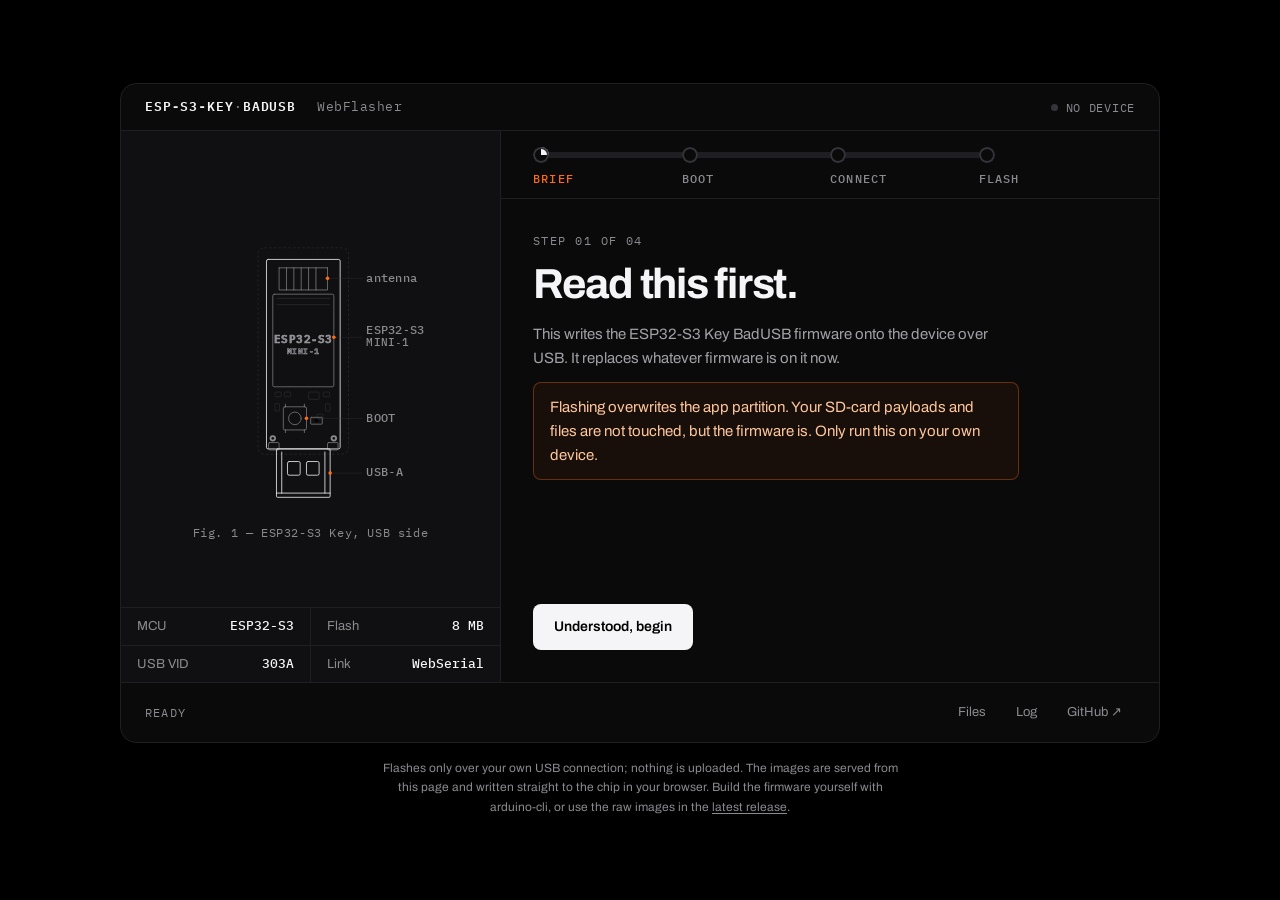
==== commit f0dc0586: "ESP flasher: draw the figure in on load, like the Ducky The left figure now strokes itself in on loa" ====
--- a/docs/index.html
+++ b/docs/index.html
@@ -296,6 +296,33 @@
 
 </div>
 
+<script>
+// Draw the figure in immediately on load, before the module (which imports the
+// esptool bundle) runs — so there is no solid-then-redraw flash. Per-shape path
+// length; no requestAnimationFrame and no resting state hidden in a keyframe,
+// so a background tab or reduced motion just leaves the figure solid.
+(function () {
+  if (window.matchMedia && window.matchMedia('(prefers-reduced-motion: reduce)').matches) return;
+  var svg = document.querySelector('.device');
+  if (!svg) return;
+  var shapes = [].slice.call(svg.querySelectorAll('.shell *, .board *, .part *, .passive *, .card *'))
+    .filter(function (el) { return typeof el.getTotalLength === 'function'; });
+  var measured = [];
+  shapes.forEach(function (el) {
+    var len = 0; try { len = el.getTotalLength(); } catch (e) { return; }
+    if (!len) return;
+    el.style.strokeDasharray = len; el.style.strokeDashoffset = len;
+    measured.push({ el: el, len: len });
+  });
+  if (!measured.length) return;
+  measured.forEach(function (m, i) {
+    var dur = Math.min(1100, 260 + m.len * 1.1);
+    m.el.style.transition = 'stroke-dashoffset ' + dur + 'ms cubic-bezier(0.28,0.11,0.32,1) ' + (120 + i * 9) + 'ms';
+  });
+  void svg.getBoundingClientRect();
+  measured.forEach(function (m) { m.el.style.strokeDashoffset = '0'; });
+})();
+</script>
 <script type="module" src="./js/flasher.js"></script>
 </body>
 </html>
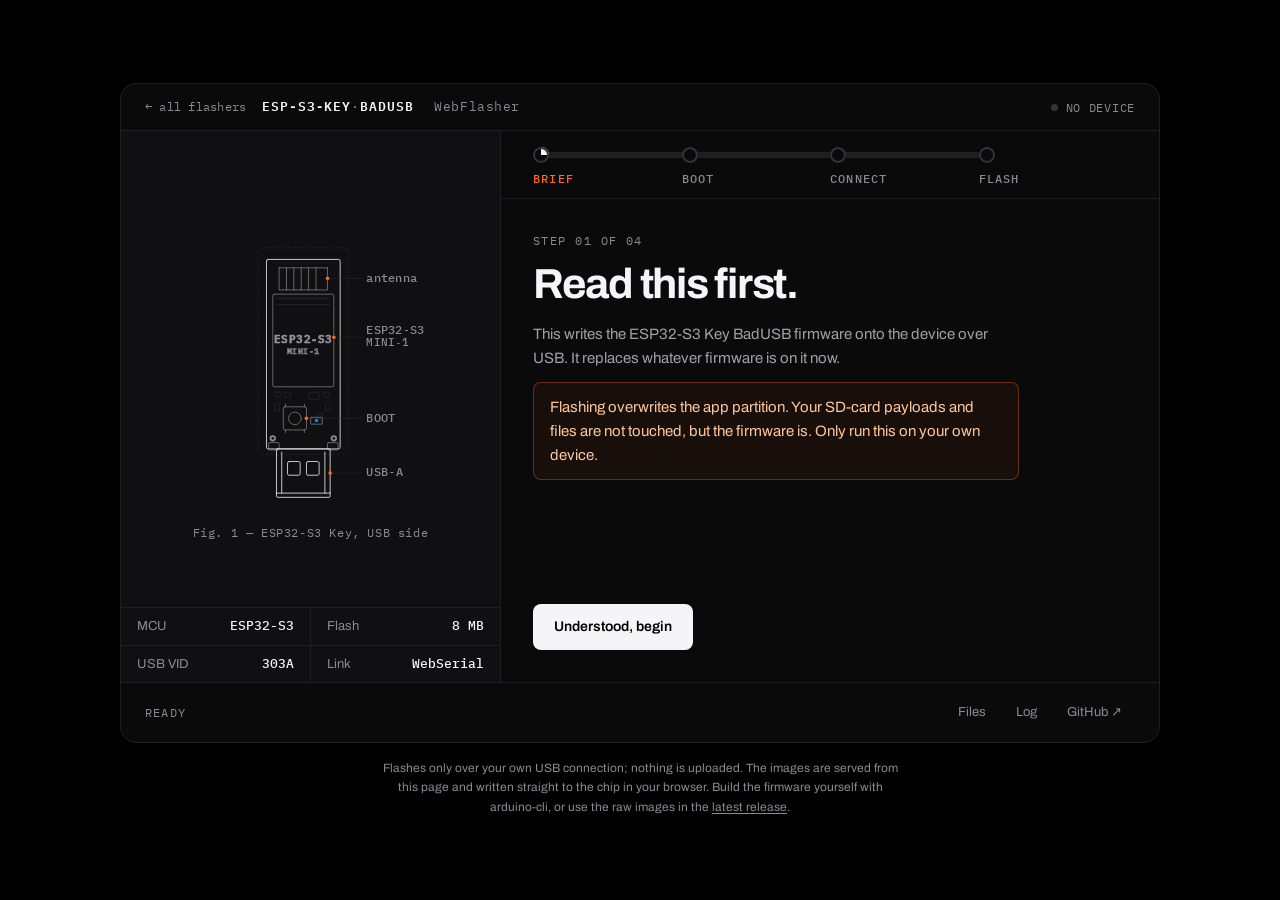
==== commit 54925130: "Header "all flashers" back-link; make the status LED blue Add a back-link to the flashers home, and " ====
--- a/docs/index.html
+++ b/docs/index.html
@@ -27,8 +27,11 @@
 <article class="box" id="box">
 
   <header class="box-top">
-    <p class="brandline">ESP&#8209;S3&#8209;KEY<span class="sep">&middot;</span>BADUSB
-      <span class="ver">WebFlasher</span></p>
+    <div class="box-lead">
+      <a class="backlink" href="https://qwavey.github.io/flashers/">&#8592; all flashers</a>
+      <p class="brandline">ESP&#8209;S3&#8209;KEY<span class="sep">&middot;</span>BADUSB
+        <span class="ver">WebFlasher</span></p>
+    </div>
     <p class="status" id="status" data-state="idle">
       <span class="dot" aria-hidden="true"></span><span id="statusText">No device</span>
     </p>
--- a/docs/css/style.css
+++ b/docs/css/style.css
@@ -145,6 +145,15 @@
   padding: var(--s-3) var(--s-5);
   border-bottom: 1px solid var(--line-1);
 }
+.box-lead { display: flex; align-items: baseline; gap: var(--s-4); min-width: 0; }
+.backlink {
+  font-family: "IBM Plex Mono", ui-monospace, monospace;
+  font-size: 12px; letter-spacing: 0.02em; color: var(--gray-2);
+  text-decoration: none; white-space: nowrap; flex: none;
+  transition: color var(--d-1) var(--e-out);
+}
+.backlink:hover { color: var(--white); }
+@media (max-width: 560px) { .backlink { font-size: 0; } .backlink::before { content: "90"; font-size: 14px; } }
 
 .brandline {
   margin: 0;
@@ -271,10 +280,11 @@
 body[data-step="1"] .device .boot path { stroke: var(--accent); }
 
 /* The LED reads the flash state, because on the real board it does too. */
-.device .led { transition: fill var(--d-2) var(--e-out); }
-body[data-state="live"]  .device .led { fill: var(--accent); }
-body[data-state="ok"]    .device .led { fill: var(--ok); }
-body[data-state="error"] .device .led { fill: var(--err); }
+/* The board's status LED is a fixed hardware colour, not a UI signal. It only
+   blinks while data is actually moving (flashing), the way the real one does. */
+.device .led { fill: var(--led, #0A84FF); }
+body[data-state="live"] .device .led { animation: ledBlink 0.5s steps(1, end) infinite; }
+@keyframes ledBlink { 0%, 50% { opacity: 1; } 51%, 100% { opacity: 0.25; } }
 
 .spec {
   display: grid;
@@ -873,7 +883,7 @@
 
 
 /* ---- ESP32-S3 flasher: board-specific figure bits ---------------------- */
-:root { --boot-origin: 43% 69%; }   /* BOOT sits near the USB end */
+:root { --boot-origin: 43% 69%; --led: #0A84FF; }   /* BOOT near USB; blue status LED */
 
 .device .mod {
   font-family: "IBM Plex Mono", ui-monospace, monospace;
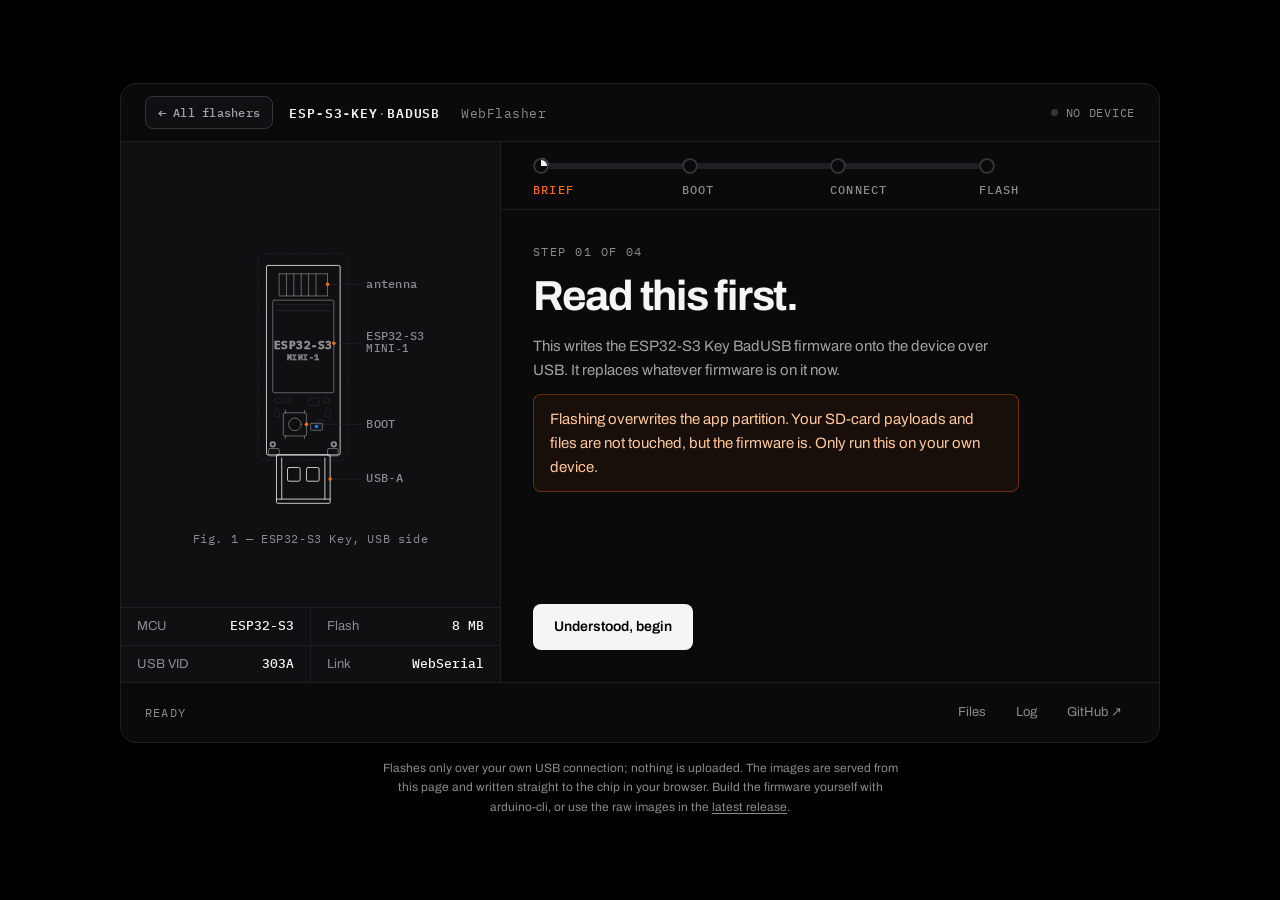
==== commit 150197f0: "Make the "all flashers" back-link an obvious bordered button Co-Authored-By: Claude Opus 5 <noreply@" ====
--- a/docs/index.html
+++ b/docs/index.html
@@ -28,7 +28,7 @@
 
   <header class="box-top">
     <div class="box-lead">
-      <a class="backlink" href="https://qwavey.github.io/flashers/">&#8592; all flashers</a>
+      <a class="backlink" href="https://qwavey.github.io/flashers/"><span class="bl-arrow" aria-hidden="true">&#8592;</span> All flashers</a>
       <p class="brandline">ESP&#8209;S3&#8209;KEY<span class="sep">&middot;</span>BADUSB
         <span class="ver">WebFlasher</span></p>
     </div>
--- a/docs/css/style.css
+++ b/docs/css/style.css
@@ -147,13 +147,21 @@
 }
 .box-lead { display: flex; align-items: baseline; gap: var(--s-4); min-width: 0; }
 .backlink {
-  font-family: "IBM Plex Mono", ui-monospace, monospace;
-  font-size: 12px; letter-spacing: 0.02em; color: var(--gray-2);
-  text-decoration: none; white-space: nowrap; flex: none;
-  transition: color var(--d-1) var(--e-out);
-}
-.backlink:hover { color: var(--white); }
-@media (max-width: 560px) { .backlink { font-size: 0; } .backlink::before { content: "90"; font-size: 14px; } }
+  display: inline-flex; align-items: center; gap: 7px;
+  padding: 6px 12px;
+  border: 1px solid var(--line-2);
+  border-radius: var(--r-2);
+  background: var(--surface-2);
+  font-family: "IBM Plex Mono", ui-monospace, monospace;
+  font-size: 12px; font-weight: 500; letter-spacing: 0.02em;
+  color: var(--gray-1); text-decoration: none; white-space: nowrap; flex: none;
+  transition: color var(--d-1) var(--e-out), border-color var(--d-1) var(--e-out), background var(--d-1) var(--e-out);
+}
+.backlink:hover { color: var(--white); border-color: var(--line-2); background: var(--surface-3, #17171B); }
+.backlink .bl-arrow { font-size: 14px; line-height: 1; transition: transform var(--d-2) var(--e-out); }
+.backlink:hover .bl-arrow { transform: translateX(-3px); }
+/* on a narrow header, drop the version tag to make room rather than hiding the button */
+@media (max-width: 640px) { .brandline .ver { display: none; } }
 
 .brandline {
   margin: 0;
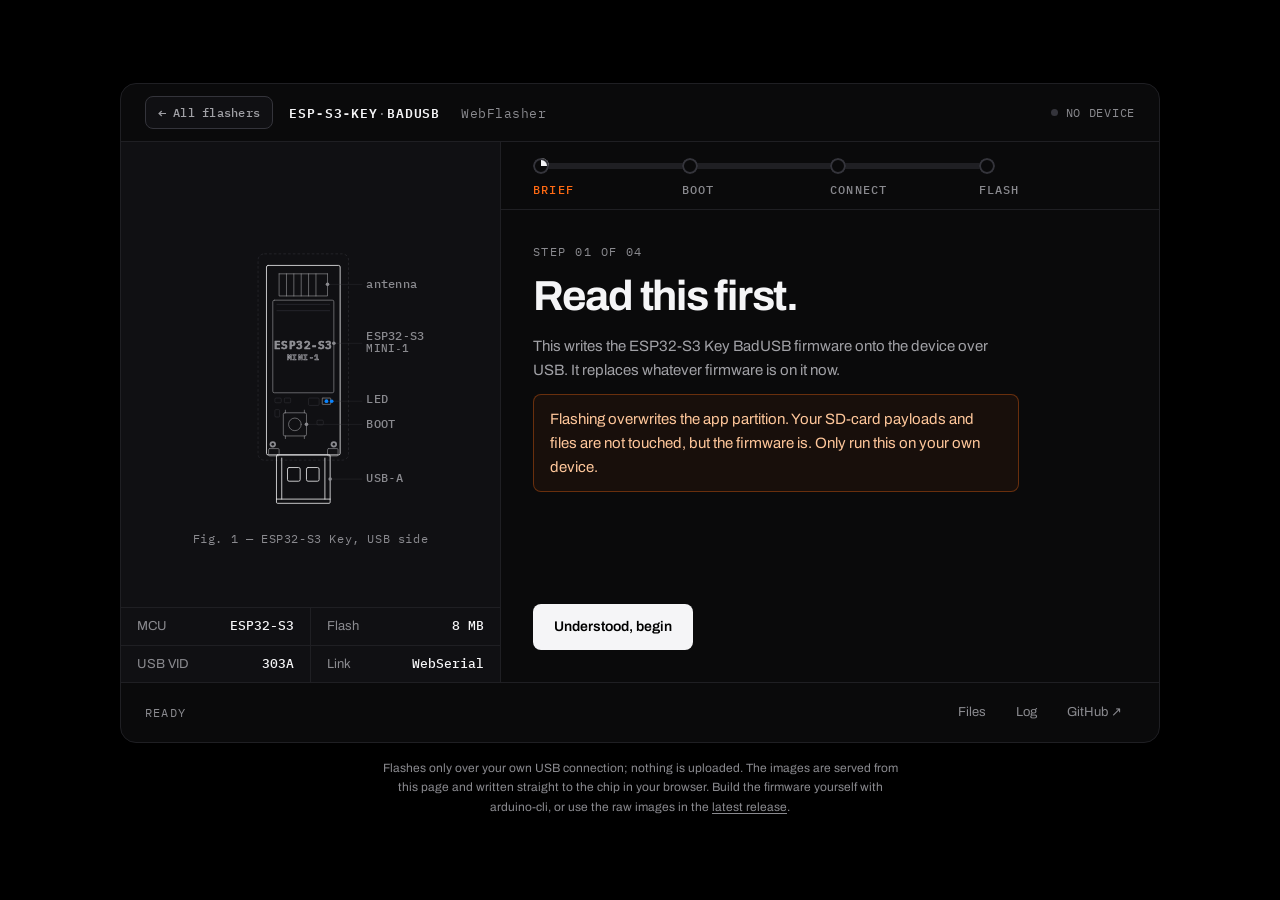
==== commit a830ea72: "Figure: label the LED, move it clear of BOOT, neutral callout dots Co-Authored-By: Claude Opus 5 <no" ====
--- a/docs/index.html
+++ b/docs/index.html
@@ -71,9 +71,7 @@
             <rect x="96" y="344" width="12" height="9" rx="2"/>
             <rect x="114" y="344" width="12" height="9" rx="2"/>
             <rect x="160" y="344" width="20" height="14" rx="2"/>
-            <rect x="188" y="344" width="12" height="9" rx="2"/>
             <rect x="96" y="366" width="9" height="14" rx="2"/>
-            <rect x="192" y="366" width="9" height="14" rx="2"/>
             <rect x="176" y="386" width="12" height="9" rx="2"/>
           </g>
 
@@ -85,8 +83,8 @@
           </g>
 
           <!-- status LED -->
-          <g class="part"><rect x="164" y="392" width="22" height="13" rx="1"/></g>
-          <circle class="led" cx="175" cy="398" r="3.4"/>
+          <g class="part"><rect x="186" y="344" width="16" height="12" rx="1"/></g>
+          <circle class="led" cx="194" cy="350" r="3.6"/>
 
           <!-- test pads / vias by the USB end -->
           <g class="ink">
@@ -138,6 +136,9 @@
             <path d="M208 240 H262"/><circle cx="208" cy="240" r="3.4"/>
             <text x="270" y="234">ESP32&#8209;S3</text>
             <text x="270" y="256" class="sub">MINI&#8209;1</text>
+
+            <path d="M204 350 H262"/><circle cx="204" cy="350" r="3.4" class="ledpin"/>
+            <text x="270" y="354">LED</text>
 
             <path d="M156 394 H262"/><circle cx="156" cy="394" r="3.4"/>
             <text x="270" y="400">BOOT</text>
--- a/docs/css/style.css
+++ b/docs/css/style.css
@@ -265,7 +265,8 @@
 }
 
 .device .callout { fill: none; stroke: var(--line-2); stroke-width: 0.7; }
-.device .callout circle { fill: var(--accent); stroke: none; }
+.device .callout circle { fill: var(--gray-2); stroke: none; }
+.device .callout circle.ledpin { fill: var(--led, #0A84FF); }
 .device .callout text {
   font-family: "IBM Plex Mono", ui-monospace, monospace;
   font-size: 23px; font-weight: 500; letter-spacing: 0.02em;
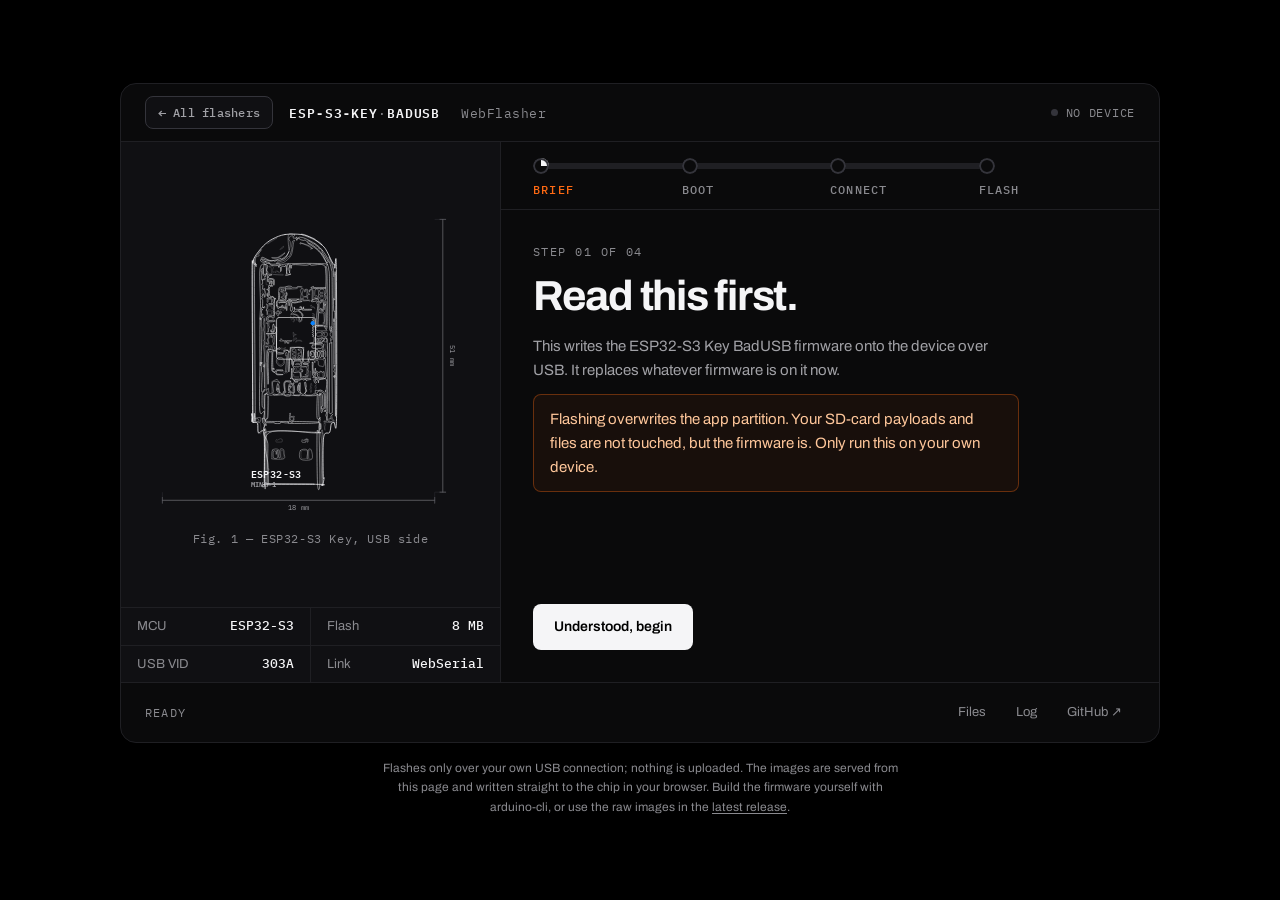
==== commit 9d05fa09: "Flasher: traced ESP32-S3 figure + Stop button + Flash-many batch Replace the hand-drawn device figur" ====
--- a/docs/index.html
+++ b/docs/index.html
@@ -42,112 +42,161 @@
     <!-- left slab: ESP32-S3 key figure -->
     <aside class="slab">
       <figure class="fig">
-        <svg class="device" viewBox="-52 0 430 570" role="img" aria-labelledby="figtitle">
-          <title id="figtitle">ESP32-S3 Key: a clear-cased USB-A dongle. The ESP32-S3-MINI-1 module with its PCB antenna sits under the acrylic shell, and a BOOT button near the USB-A plug.</title>
-
-          <!-- clear acrylic case -->
-          <g class="ghost">
-            <rect x="64" y="70" width="172" height="392" rx="12"/>
-          </g>
-
-          <!-- board -->
-          <g class="board">
-            <rect x="80" y="92" width="140" height="360" rx="3"/>
-          </g>
-
-          <!-- ESP32-S3-MINI-1: PCB antenna, then the RF shield can -->
-          <g class="part">
-            <path d="M104 108 H196 M104 108 V150 H196 V108 M118 108 V150 M132 108 V150 M146 108 V150 M160 108 V150 M174 108 V150"/>
-          </g>
-          <g class="part">
-            <rect x="92" y="158" width="116" height="176" rx="3"/>
-            <path d="M100 166 H200 M100 178 H200" class="card"/>
-            <text x="150" y="250" class="mod">ESP32&#8209;S3</text>
-            <text x="150" y="272" class="mod sub2">MINI&#8209;1</text>
-          </g>
-
-          <!-- passives + regulator between module and USB end -->
-          <g class="passive">
-            <rect x="96" y="344" width="12" height="9" rx="2"/>
-            <rect x="114" y="344" width="12" height="9" rx="2"/>
-            <rect x="160" y="344" width="20" height="14" rx="2"/>
-            <rect x="96" y="366" width="9" height="14" rx="2"/>
-            <rect x="176" y="386" width="12" height="9" rx="2"/>
-          </g>
-
-          <!-- BOOT tactile button near the USB-A end -->
-          <g class="part boot" id="figBoot">
-            <rect x="112" y="372" width="44" height="44" rx="3"/>
-            <circle cx="134" cy="394" r="12"/>
-            <path d="M116 372 v-5 M152 372 v-5 M116 416 v5 M152 416 v5"/>
-          </g>
-
-          <!-- status LED -->
-          <g class="part"><rect x="186" y="344" width="16" height="12" rx="1"/></g>
-          <circle class="led" cx="194" cy="350" r="3.6"/>
-
-          <!-- test pads / vias by the USB end -->
-          <g class="ink">
-            <circle cx="92" cy="432" r="6"/><circle cx="92" cy="432" r="2.4" class="drill"/>
-            <circle cx="208" cy="432" r="6"/><circle cx="208" cy="432" r="2.4" class="drill"/>
-          </g>
-
-          <!-- USB-A plug -->
-          <g class="part">
-            <rect x="84" y="440" width="20" height="14" rx="2"/>
-            <rect x="196" y="440" width="20" height="14" rx="2"/>
-          </g>
-          <g class="shell">
-            <rect x="99" y="452" width="102" height="92" rx="2"/>
-            <path d="M99 536 H201"/>
-            <path d="M109 458 V536 M191 458 V536"/>
-            <rect x="120" y="476" width="24" height="26" rx="3"/>
-            <rect x="156" y="476" width="24" height="26" rx="3"/>
-          </g>
-
-          <!-- state FX layer -->
-          <g class="fx">
-            <g class="fx-data">
-              <path class="fx-trace l" d="M132 470 V336"/>
-              <path class="fx-trace r" d="M168 470 V360 Q168 350 158 348 V336"/>
-              <circle class="fx-pk l"    r="3.2"/><circle class="fx-pk l d2" r="3.2"/><circle class="fx-pk l d3" r="3.2"/>
-              <circle class="fx-pk r"    r="3.2"/><circle class="fx-pk r d2" r="3.2"/><circle class="fx-pk r d3" r="3.2"/>
-            </g>
-            <rect class="fx-sink" x="92" y="158" width="116" height="176" rx="3"/>
-            <g class="fx-press">
-              <circle class="fx-ring" cx="134" cy="394" r="19"/>
-              <path class="fx-arrow" d="M134 356 v20 M126 368 l8 8 l8 -8"/>
-            </g>
-            <g class="fx-check">
-              <circle cx="330" cy="70" r="20"/>
-              <path class="fx-tick" d="M320 70 l7 8 l14 -16"/>
-            </g>
-            <g class="fx-port">
-              <path d="M96 548 H110 M190 548 H204"/>
-              <rect class="fx-shroud" x="95" y="540" width="110" height="24" rx="2"/>
-            </g>
-          </g>
-
-          <!-- callouts -->
-          <g class="callout">
-            <path d="M196 128 H262"/><circle cx="196" cy="128" r="3.4"/>
-            <text x="270" y="134">antenna</text>
-
-            <path d="M208 240 H262"/><circle cx="208" cy="240" r="3.4"/>
-            <text x="270" y="234">ESP32&#8209;S3</text>
-            <text x="270" y="256" class="sub">MINI&#8209;1</text>
-
-            <path d="M204 350 H262"/><circle cx="204" cy="350" r="3.4" class="ledpin"/>
-            <text x="270" y="354">LED</text>
-
-            <path d="M156 394 H262"/><circle cx="156" cy="394" r="3.4"/>
-            <text x="270" y="400">BOOT</text>
-
-            <path d="M201 498 H262"/><circle cx="201" cy="498" r="3.4"/>
-            <text x="270" y="504">USB&#8209;A</text>
-          </g>
-
-        </svg>
+        <svg class="device" viewBox="-10 -10 1264 1257" role="img" aria-labelledby="figtitle">
+  <title id="figtitle">ESP32-S3 Key: clear-cased USB-A dongle, ESP32-S3-MINI-1 module and BOOT button.</title>
+  <g class="fig-body">
+    <path class="case" pathLength="1" d="M514.0 63.3 C493.8 66.4 477.2 74.0 462.0 81.9 C446.8 89.9 435.4 98.8 423.0 111.1 C410.6 123.5 395.1 144.0 387.8 156.0 C380.5 168.0 381.4 170.5 379.4 183.0 C377.4 195.5 376.2 127.8 376.0 231.0 C375.8 334.2 378.3 704.8 378.0 802.0 C377.7 899.2 374.2 810.0 374.2 814.0 C374.2 818.0 377.8 820.7 378.0 826.0 C378.1 831.3 374.9 841.9 375.1 846.0 C375.3 850.1 375.2 849.1 379.0 850.5 C382.9 852.0 394.2 847.1 398.1 854.5 C401.9 861.8 397.7 887.3 402.3 894.9 C407.0 902.5 421.5 865.0 425.7 900.1 C429.9 935.2 425.5 1070.7 427.5 1105.5 C429.6 1140.3 399.1 1108.2 438.0 1109.0 C476.9 1109.8 622.7 1109.3 660.9 1110.3 C699.1 1111.2 665.2 1114.6 667.1 1114.6 C669.0 1114.7 670.7 1116.0 672.5 1110.7 C674.2 1105.5 677.2 1088.8 677.5 1083.0 C677.8 1077.2 674.8 1097.2 674.0 1076.0 C673.3 1054.8 672.1 985.3 673.0 956.0 C673.9 926.7 674.6 910.7 679.3 900.1 C683.9 889.6 696.0 900.1 700.7 892.7 C705.5 885.4 704.8 863.3 707.8 856.1 C710.8 848.9 715.1 855.5 718.7 849.6 C722.4 843.8 728.2 927.6 729.9 821.0 C731.6 714.4 730.1 312.8 728.9 210.1 C727.7 107.4 723.7 208.4 722.5 204.7 C721.4 201.1 723.5 191.8 722.1 188.3 C720.6 184.8 720.8 195.0 714.1 183.7 C707.3 172.5 692.5 136.5 681.5 121.0 C670.5 105.5 657.7 98.4 648.0 91.0 C638.3 83.6 633.8 81.0 623.0 76.4 C612.2 71.8 601.2 65.6 583.0 63.4 C564.8 61.3 534.2 60.2 514.0 63.3 Z"/>
+    <path class="chip" pathLength="1" d="M488.2 411.1 H631.9 A9.8 9.8 0 0 1 641.7 420.9 V576.0 A9.8 9.8 0 0 1 631.9 585.8 H488.2 A9.8 9.8 0 0 1 478.4 576.0 V420.9 A9.8 9.8 0 0 1 488.2 411.1 Z"/>
+    <path class="edge" pathLength="1" d="M426.0 187.0 C421.4 187.0 416.2 187.0 413.2 194.0 C410.2 201.0 408.4 202.7 408.0 229.0 C407.6 255.3 410.8 321.0 411.0 352.0 C411.2 383.0 408.8 403.8 409.0 415.0 C409.2 426.2 412.0 417.2 412.0 419.0 C412.0 420.8 409.5 395.8 409.0 426.0 C408.5 456.2 408.3 570.3 409.0 600.0 C409.7 629.7 413.0 601.5 413.0 604.0 C413.0 606.5 409.8 582.3 409.0 615.0 C408.2 647.7 405.0 768.5 408.0 800.0 C411.0 831.5 423.9 799.3 426.8 804.0 C429.6 808.7 424.6 823.5 425.0 828.0 C425.4 832.5 428.2 846.0 429.0 831.0 C429.8 816.0 427.8 754.0 430.0 738.0 C432.2 722.0 441.1 736.8 442.0 735.0 C442.8 733.2 436.4 727.4 435.0 727.0 C433.6 726.7 435.2 731.3 433.8 733.0 C432.3 734.7 427.4 727.8 426.2 737.0 C425.1 746.2 427.5 779.2 427.0 788.0 C426.5 796.8 424.5 791.1 423.0 789.8 C421.5 788.4 418.8 788.6 418.0 780.0 C417.2 771.4 417.6 747.0 418.0 738.0 C418.4 729.0 418.2 729.5 420.2 726.0 C422.2 722.5 428.7 719.5 430.0 717.0 C431.3 714.5 429.3 710.4 428.0 711.0 C426.7 711.6 424.0 719.6 422.0 720.8 C420.0 721.9 416.7 730.3 416.0 718.0 C415.3 705.7 418.1 660.8 418.0 647.0 C417.8 633.2 415.2 643.0 415.0 635.0 C414.8 627.0 417.2 605.5 417.0 599.0 C416.8 592.5 414.0 617.5 414.0 596.0 C414.0 574.5 417.0 495.2 417.0 470.0 C417.0 444.8 414.3 454.0 414.0 445.0 C413.7 436.0 414.2 421.7 415.0 416.0 C415.8 410.3 419.1 413.7 419.0 411.0 C418.8 408.3 414.5 402.2 414.0 400.0 C413.5 397.8 415.3 397.7 416.0 398.0 C416.7 398.3 417.4 401.3 418.2 401.8 C419.1 402.3 420.7 401.9 421.0 401.0 C421.2 400.1 420.6 397.2 419.8 396.2 C419.0 395.2 417.0 397.4 416.2 395.0 C415.4 392.6 414.2 384.8 415.0 382.0 C415.8 379.2 420.8 378.7 421.0 378.0 C421.1 377.3 417.0 378.6 416.0 377.8 C415.0 376.9 414.7 374.6 415.0 373.0 C415.3 371.4 416.2 368.6 418.0 368.2 C419.8 367.9 424.0 371.0 426.0 371.0 C428.0 371.0 429.6 369.0 430.0 368.0 C430.3 367.0 428.7 365.1 428.0 365.0 C427.3 365.0 427.3 367.4 426.0 367.8 C424.7 368.1 421.2 371.8 420.2 367.0 C419.2 362.2 420.7 344.7 420.0 339.0 C419.3 333.3 415.8 335.0 416.0 333.0 C416.2 331.0 421.0 328.7 421.0 327.0 C421.0 325.3 416.2 324.0 416.0 323.0 C415.8 322.0 419.1 322.3 419.8 320.8 C420.5 319.3 419.4 315.3 420.2 314.0 C421.1 312.7 423.8 311.3 425.0 313.0 C426.2 314.7 426.4 322.0 427.2 324.0 C428.0 326.0 429.1 327.9 429.8 324.8 C430.4 321.6 431.3 309.8 431.0 305.0 C430.7 300.2 428.2 298.5 428.0 296.0 C427.8 293.5 431.1 290.9 429.8 290.2 C428.5 289.6 421.7 294.4 420.2 292.0 C418.7 289.6 421.5 279.3 420.8 276.0 C420.1 272.7 416.2 273.2 416.0 272.0 C415.9 270.8 419.3 272.0 420.0 269.0 C420.7 266.0 418.6 256.9 420.2 254.0 C421.9 251.1 428.5 253.3 430.0 251.8 C431.5 250.3 430.7 244.9 429.0 245.0 C427.3 245.2 422.1 251.6 420.0 252.8 C417.9 253.9 416.9 257.3 416.2 252.0 C415.5 246.7 416.5 226.8 416.0 221.0 C415.5 215.2 412.8 219.3 413.0 217.0 C413.2 214.7 415.9 208.8 417.2 207.0 C418.6 205.2 420.3 202.7 421.0 206.2 C421.7 209.7 419.6 222.2 421.2 228.0 C422.8 233.8 429.0 240.6 430.8 240.8 C432.5 241.0 432.9 231.4 431.8 229.2 C430.6 227.1 425.0 234.5 424.0 228.0 C423.0 221.5 424.3 196.1 426.0 190.2 C427.7 184.4 432.3 186.4 434.0 193.0 C435.6 199.6 434.8 223.0 436.0 230.0 C437.2 237.0 440.3 230.0 441.0 235.0 C441.7 240.0 439.1 255.7 440.2 260.0 C441.4 264.3 446.3 259.0 447.8 261.0 C449.2 263.0 448.1 272.0 449.0 272.0 C449.9 272.0 451.9 263.0 453.2 261.0 C454.6 259.0 456.5 258.6 457.0 260.2 C457.5 261.9 455.7 269.1 456.0 271.0 C456.4 272.9 458.4 273.8 459.0 271.8 C459.6 269.8 462.1 261.3 459.8 259.0 C457.4 256.7 447.8 258.6 445.0 257.8 C442.2 256.9 442.9 255.1 443.2 254.0 C443.6 252.9 443.5 251.3 447.0 251.0 C450.5 250.7 460.7 248.1 464.0 252.2 C467.3 256.4 466.2 275.2 467.0 276.0 C467.8 276.8 469.2 261.3 469.0 257.0 C468.8 252.7 470.0 252.1 466.0 250.2 C462.0 248.4 448.5 248.4 445.2 246.0 C441.9 243.6 444.2 238.0 446.0 236.0 C447.8 234.0 453.9 234.7 456.0 233.8 C458.1 232.8 461.7 231.0 458.8 230.2 C455.8 229.4 441.6 229.9 438.2 229.0 C434.8 228.1 437.4 226.2 438.2 225.0 C439.0 223.8 443.2 224.0 443.0 222.0 C442.8 220.0 437.4 217.7 437.0 213.0 C436.6 208.3 442.6 198.3 440.8 194.0 C438.9 189.7 430.6 187.0 426.0 187.0 Z"/>
+    <path class="edge" pathLength="1" d="M630.0 338.0 C624.6 338.4 622.4 340.6 622.2 341.8 C622.1 342.9 625.0 344.9 629.0 345.0 C633.0 345.0 642.4 342.2 646.0 342.0 C649.6 341.9 650.8 342.5 650.8 344.0 C650.8 345.5 646.2 349.3 646.0 351.0 C645.8 352.7 648.9 351.7 649.8 354.0 C650.6 356.3 651.5 357.0 651.0 365.0 C650.5 373.0 647.7 389.3 647.0 402.0 C646.3 414.7 648.0 432.9 647.0 441.0 C646.0 449.1 642.5 449.1 641.0 450.8 C639.5 452.4 638.8 451.6 638.0 450.8 C637.2 450.0 636.4 451.4 636.0 446.0 C635.6 440.6 637.1 422.7 635.8 418.2 C634.4 413.7 628.1 418.0 628.0 419.0 C627.9 420.0 635.0 422.7 635.0 424.0 C635.0 425.3 628.2 425.7 628.0 427.0 C627.8 428.3 634.0 430.5 634.0 432.0 C634.0 433.5 628.1 435.0 628.0 436.0 C628.0 437.0 632.9 437.0 633.8 438.0 C634.6 439.0 633.9 441.0 633.0 442.0 C632.0 443.0 627.9 442.8 628.0 444.0 C628.2 445.2 633.8 447.7 633.8 449.0 C633.8 450.3 628.0 451.0 628.0 452.0 C628.0 453.0 634.0 453.8 634.0 455.0 C634.0 456.2 628.0 457.7 628.0 459.0 C628.0 460.3 634.0 461.8 634.0 463.0 C634.0 464.2 628.2 464.9 628.2 466.2 C628.2 467.6 634.0 469.7 634.0 471.0 C634.0 472.3 628.4 472.9 628.2 474.2 C628.1 475.6 633.0 477.5 633.0 479.0 C632.9 480.5 627.7 481.8 628.0 483.0 C628.3 484.2 634.6 484.8 634.8 486.0 C634.9 487.2 628.9 488.7 629.0 490.0 C629.2 491.3 634.8 490.3 635.8 494.0 C636.8 497.7 635.6 508.4 635.0 512.0 C634.4 515.6 634.3 514.9 632.0 515.8 C629.7 516.6 623.1 516.5 621.2 517.2 C619.4 517.9 612.5 519.3 621.0 520.0 C629.5 520.7 663.5 516.9 672.0 521.2 C680.5 525.5 670.9 541.3 672.2 545.8 C673.6 550.3 678.0 546.8 680.0 548.2 C682.0 549.6 683.4 549.5 684.0 554.0 C684.6 558.5 685.3 570.3 683.8 575.0 C682.3 579.7 675.5 580.6 675.0 582.0 C674.6 583.4 679.7 582.4 681.0 583.2 C682.3 584.1 682.3 579.5 683.0 587.0 C683.7 594.5 685.0 614.8 685.0 628.0 C684.9 641.2 690.6 659.3 682.8 666.0 C675.0 672.7 645.5 665.1 638.2 668.2 C630.9 671.4 637.8 682.4 639.0 685.0 C640.3 687.6 645.4 685.8 645.8 684.0 C646.1 682.2 641.3 676.3 641.0 674.0 C640.7 671.7 642.2 670.2 644.0 670.2 C645.8 670.2 650.1 671.5 651.8 674.0 C653.4 676.5 653.4 685.0 654.0 685.0 C654.6 685.0 654.2 676.3 655.2 674.0 C656.2 671.7 654.7 671.9 660.0 671.2 C665.3 670.6 682.4 662.4 686.8 670.0 C691.1 677.6 686.8 708.7 686.0 717.0 C685.2 725.3 682.0 719.0 682.0 720.0 C682.0 721.0 685.3 710.2 686.0 723.0 C686.7 735.8 686.3 784.0 686.0 797.0 C685.7 810.0 685.5 799.8 684.0 800.8 C682.5 801.8 676.4 802.0 677.0 803.0 C677.7 804.0 686.4 804.0 687.8 807.0 C689.1 810.0 685.1 817.8 685.0 821.0 C684.9 824.2 686.0 826.7 687.0 826.0 C688.0 825.3 690.3 868.2 691.0 817.0 C691.7 765.8 694.8 569.2 691.0 519.0 C687.2 468.8 675.3 516.2 668.0 516.0 C660.7 515.8 651.3 518.3 647.0 518.0 C642.7 517.7 643.0 525.3 642.2 514.0 C641.4 502.7 641.1 461.5 642.2 450.0 C643.4 438.5 643.5 446.0 649.0 445.0 C654.5 444.0 674.0 444.3 675.0 444.0 C676.0 443.7 658.8 443.7 655.0 443.0 C651.2 442.3 652.0 457.3 652.0 440.0 C652.0 422.7 658.4 356.2 654.8 339.2 C651.1 322.2 635.4 337.6 630.0 338.0 Z"/>
+    <path class="edge" pathLength="1" d="M488.0 197.2 C481.5 199.5 486.1 199.1 487.2 199.8 C488.4 200.4 493.5 198.0 494.8 201.0 C496.1 204.0 494.5 215.7 495.0 218.0 C495.5 220.3 497.1 218.1 497.8 215.0 C498.5 211.9 497.6 202.4 499.0 199.2 C500.4 196.0 503.5 196.2 506.0 196.0 C508.5 195.8 512.3 198.5 514.0 198.0 C515.7 197.5 515.2 193.9 516.0 193.2 C516.8 192.6 518.1 188.5 518.8 194.0 C519.4 199.5 520.3 219.2 520.0 226.0 C519.7 232.8 513.8 234.5 517.0 235.0 C520.2 235.5 538.1 230.3 539.0 229.0 C539.8 227.7 524.7 233.6 522.2 227.0 C519.7 220.4 522.4 195.4 524.0 189.2 C525.6 183.1 530.5 188.0 531.8 190.0 C533.1 192.0 532.5 198.5 531.8 201.0 C531.0 203.5 528.0 203.5 527.2 205.0 C526.4 206.5 526.2 208.2 527.0 210.0 C527.8 211.8 530.8 213.7 531.8 216.0 C532.8 218.3 532.5 227.9 533.0 224.0 C533.5 220.0 534.0 197.2 535.0 192.2 C536.0 187.2 537.9 191.9 538.8 194.0 C539.6 196.1 538.8 205.6 540.0 205.0 C541.2 204.3 535.8 192.2 546.0 190.0 C556.2 187.8 588.8 192.3 601.0 192.0 C613.2 191.7 615.0 188.0 619.0 188.0 C623.0 188.0 615.5 191.5 625.0 192.0 C634.5 192.5 665.8 185.0 675.8 191.0 C685.8 197.0 683.5 212.7 685.0 228.0 C686.5 243.3 685.4 273.3 684.8 283.0 C684.1 292.7 689.0 285.5 681.0 286.0 C673.0 286.5 645.0 286.8 637.0 286.0 C629.0 285.2 635.2 280.7 633.0 281.0 C630.8 281.4 616.2 286.7 624.0 288.0 C631.9 289.3 669.9 288.3 680.0 289.0 C690.1 289.7 683.9 288.7 684.8 292.0 C685.6 295.3 685.6 305.3 685.0 309.0 C684.4 312.7 681.0 312.2 681.0 314.0 C681.0 315.8 684.3 316.8 685.0 320.0 C685.7 323.2 685.7 329.8 685.0 333.0 C684.3 336.2 681.1 337.2 681.0 339.0 C681.0 340.8 684.2 341.0 684.8 344.0 C685.4 347.0 685.9 354.7 684.8 357.0 C683.7 359.3 679.5 360.5 678.2 358.0 C676.9 355.5 679.8 345.0 677.0 342.2 C674.2 339.4 663.9 340.0 661.2 341.2 C658.6 342.5 660.6 348.4 661.2 349.8 C661.9 351.2 664.2 350.6 665.0 349.8 C665.8 349.0 665.4 345.9 666.2 345.0 C667.1 344.1 668.5 342.9 670.0 344.2 C671.4 345.6 674.5 347.5 675.0 353.0 C675.4 358.5 674.1 372.9 672.8 377.0 C671.4 381.1 668.2 378.4 667.0 377.8 C665.8 377.1 666.6 374.0 665.8 373.2 C664.9 372.4 663.0 372.0 662.0 373.0 C661.0 374.0 657.5 377.9 660.0 379.0 C662.5 380.1 674.0 382.4 677.0 379.8 C680.0 377.1 676.9 365.8 678.2 363.0 C679.5 360.2 683.5 350.3 684.8 363.0 C686.1 375.7 686.9 425.3 686.0 439.0 C685.0 452.7 678.3 443.9 679.0 445.0 C679.7 446.1 688.2 481.8 690.0 445.8 C691.8 409.8 690.9 270.0 690.0 229.0 C689.1 188.0 686.6 207.2 684.8 200.0 C683.0 192.8 705.5 188.3 679.0 186.0 C652.5 183.7 557.8 184.1 526.0 186.0 C494.2 187.9 494.5 194.9 488.0 197.2 Z"/>
+    <path class="edge" pathLength="1" d="M389.0 187.0 C387.2 187.0 386.9 183.8 385.2 190.0 C383.5 196.2 379.9 121.0 379.0 224.0 C378.1 327.0 378.8 710.0 380.0 808.0 C381.2 906.0 384.5 813.2 386.0 812.0 C387.5 810.8 389.0 896.8 389.0 801.0 C389.0 705.2 385.3 337.5 386.0 237.0 C386.7 136.5 392.3 205.5 393.0 198.0 C393.7 190.5 389.7 193.3 390.2 192.0 C390.7 190.7 396.2 190.8 396.0 190.0 C395.8 189.2 390.8 187.0 389.0 187.0 Z"/>
+    <path class="edge" pathLength="1" d="M563.2 74.2 C561.7 74.1 557.3 77.9 557.0 79.0 C556.8 80.1 560.7 79.5 561.8 81.0 C562.8 82.5 562.7 87.6 563.2 87.8 C563.8 88.0 563.4 83.7 565.0 82.2 C566.6 80.8 571.2 78.8 573.0 79.0 C574.8 79.3 572.8 82.3 576.0 83.8 C579.2 85.3 588.2 87.6 592.0 88.0 C595.8 88.4 596.8 85.4 599.0 86.2 C601.2 87.1 602.7 92.3 605.0 93.0 C607.3 93.6 608.3 88.6 613.0 90.2 C617.7 91.8 629.1 100.8 633.2 102.8 C637.4 104.8 636.5 101.2 638.0 102.2 C639.5 103.2 639.4 106.5 642.2 108.8 C645.0 111.1 652.4 113.7 654.8 116.0 C657.1 118.3 654.8 121.4 656.2 122.8 C657.6 124.1 660.7 122.7 663.0 124.2 C665.3 125.8 668.6 129.7 669.8 132.0 C671.0 134.3 666.2 130.8 670.2 138.0 C674.2 145.2 690.0 168.2 693.8 175.0 C697.6 181.8 694.0 178.0 693.0 179.0 C692.0 180.0 691.2 185.3 688.0 180.8 C684.8 176.3 679.6 161.0 673.8 152.0 C667.9 143.0 660.3 134.3 653.0 127.0 C645.7 119.7 637.0 113.0 630.0 108.2 C623.0 103.4 614.4 99.5 611.2 98.2 C608.1 97.0 605.8 96.6 611.2 100.8 C616.7 105.0 634.9 115.7 644.0 123.2 C653.1 130.8 658.0 134.9 666.0 146.0 C674.0 157.1 686.6 179.3 691.8 190.0 C697.0 200.7 695.6 200.2 697.0 210.0 C698.4 219.8 699.5 209.8 700.0 249.0 C700.5 288.2 698.2 412.2 700.0 445.0 C701.8 477.8 708.9 479.6 710.8 445.8 C712.6 411.9 711.3 280.8 711.0 242.0 C710.7 203.2 710.5 222.7 709.0 213.0 C707.5 203.3 704.7 192.5 701.8 184.0 C698.9 175.5 696.5 170.3 691.8 162.0 C687.1 153.7 681.6 143.5 673.8 134.0 C666.0 124.5 657.5 114.2 645.0 105.2 C632.5 96.3 610.0 85.3 599.0 80.2 C588.0 75.2 583.5 75.8 579.0 75.0 C574.5 74.2 574.2 74.4 572.0 75.2 C569.8 76.1 567.5 80.2 566.0 80.0 C564.5 79.8 564.7 74.4 563.2 74.2 Z"/>
+    <path class="edge" pathLength="1" d="M467.0 440.0 C466.0 438.8 463.7 438.2 463.0 442.0 C462.4 445.8 462.4 458.5 463.0 463.0 C463.6 467.5 467.8 467.9 466.8 469.0 C465.8 470.1 458.8 470.9 457.0 469.8 C455.2 468.6 456.5 462.1 456.0 462.0 C455.5 461.9 453.8 467.3 454.0 469.0 C454.2 470.7 454.7 471.5 457.0 472.0 C459.3 472.5 466.0 474.6 468.0 471.8 C470.0 468.9 468.1 457.9 469.2 455.0 C470.4 452.1 474.1 450.7 475.0 454.2 C475.9 457.7 481.4 472.0 474.8 476.0 C468.1 480.0 439.5 477.2 435.0 478.0 C430.6 478.8 442.7 480.8 448.0 481.0 C453.3 481.1 462.3 478.8 467.0 479.0 C471.7 479.2 474.7 470.3 476.0 482.0 C477.3 493.7 480.6 537.3 474.8 549.0 C468.9 560.7 446.5 529.5 441.0 552.0 C435.5 574.5 441.3 665.0 442.0 684.0 C442.7 703.0 444.8 679.3 445.0 666.0 C445.2 652.7 442.8 622.3 443.0 604.0 C443.2 585.7 444.2 564.3 446.0 556.2 C447.8 548.1 451.8 554.8 454.0 555.2 C456.2 555.7 458.3 547.9 459.0 559.0 C459.7 570.1 457.6 609.0 458.0 622.0 C458.4 635.0 458.9 633.6 461.2 637.0 C463.6 640.4 468.8 639.9 472.0 642.2 C475.2 644.5 474.6 649.5 480.2 650.8 C485.9 652.1 506.2 650.6 506.0 650.0 C505.8 649.4 483.2 649.6 479.0 647.0 C474.8 644.4 477.2 636.2 481.0 634.2 C484.8 632.2 498.2 635.5 502.0 635.0 C505.8 634.5 508.0 631.9 504.0 631.2 C500.0 630.6 483.0 630.1 478.0 631.2 C473.0 632.4 476.0 636.9 474.0 638.0 C472.0 639.1 468.0 638.8 466.0 637.8 C464.0 636.8 462.5 634.3 462.0 632.0 C461.5 629.7 462.0 624.6 463.0 624.2 C464.0 623.9 467.2 630.0 468.0 630.0 C468.8 630.0 468.6 625.6 467.8 624.2 C466.9 622.9 463.8 633.5 463.0 622.0 C462.3 610.5 461.1 566.6 463.2 555.0 C465.4 543.4 473.0 550.9 476.0 552.2 C479.0 553.6 476.3 561.2 481.0 563.0 C485.7 564.8 499.8 563.5 504.0 563.0 C508.2 562.5 509.8 561.2 506.0 560.0 C502.2 558.8 485.4 558.7 481.2 556.0 C477.1 553.3 479.1 546.0 481.0 544.0 C483.0 542.0 491.2 545.1 493.0 544.0 C494.8 542.9 492.9 537.9 491.8 537.2 C490.6 536.5 488.3 540.3 486.0 539.8 C483.7 539.2 479.4 547.3 478.2 534.0 C477.0 520.7 479.2 473.8 479.0 460.0 C478.8 446.2 478.4 453.1 476.8 451.2 C475.1 449.4 470.9 450.9 469.2 449.0 C467.6 447.1 468.0 441.2 467.0 440.0 Z"/>
+    <path class="edge" pathLength="1" d="M574.0 686.2 C572.2 688.1 568.5 693.0 567.2 698.0 C565.9 703.0 565.6 713.2 566.0 716.0 C566.4 718.8 569.1 718.0 569.8 715.0 C570.4 712.0 569.3 701.6 570.0 698.0 C570.7 694.4 573.2 690.6 574.0 693.2 C574.8 695.9 575.7 709.0 575.0 714.0 C574.3 719.0 569.4 721.0 570.0 723.0 C570.6 725.0 577.4 723.9 578.8 726.0 C580.1 728.1 573.0 733.6 578.2 735.8 C583.4 737.9 598.9 738.8 610.0 739.0 C621.1 739.2 638.8 739.0 645.0 737.0 C651.2 735.0 644.9 730.0 647.2 727.0 C649.5 724.0 654.4 718.7 659.0 719.0 C663.6 719.3 671.6 725.7 674.8 729.0 C677.9 732.3 677.4 729.8 678.0 739.0 C678.5 748.2 679.3 774.9 678.0 784.0 C676.7 793.1 672.0 792.5 670.0 793.8 C668.0 795.1 666.5 793.6 666.0 792.0 C665.6 790.4 666.2 786.3 667.2 784.0 C668.2 781.7 671.6 786.2 672.0 778.0 C672.4 769.8 671.9 743.2 669.8 735.0 C667.6 726.8 660.3 729.5 659.0 729.0 C657.7 728.5 661.5 730.7 661.8 732.0 C662.1 733.3 662.4 736.3 660.8 737.0 C659.1 737.7 654.0 735.5 652.0 736.0 C650.0 736.5 649.7 724.3 649.0 740.0 C648.3 755.7 645.9 814.9 648.0 830.0 C650.1 845.1 660.4 831.9 661.8 830.8 C663.1 829.6 656.9 837.6 656.0 823.0 C655.1 808.4 654.9 757.3 656.2 743.0 C657.6 728.7 662.5 727.1 664.0 737.2 C665.5 747.4 663.7 792.7 665.0 804.0 C666.3 815.2 670.9 805.8 671.8 804.8 C672.6 803.8 669.2 799.8 670.2 798.0 C671.2 796.2 675.8 795.8 677.8 793.8 C679.7 791.8 681.3 795.1 682.0 786.0 C682.7 776.9 682.7 749.2 682.0 739.0 C681.3 728.8 680.8 729.0 677.8 725.0 C674.8 721.0 668.8 716.4 664.0 715.2 C659.2 714.1 652.3 718.0 649.0 718.0 C645.7 717.9 645.3 715.2 644.0 715.0 C642.7 714.9 641.7 714.1 641.0 717.0 C640.3 720.0 641.0 730.4 640.0 732.8 C639.0 735.1 637.5 730.5 635.0 731.0 C632.5 731.6 630.7 735.2 625.0 736.0 C619.3 736.8 605.5 737.4 601.0 735.8 C596.5 734.1 597.6 728.6 598.2 726.0 C598.9 723.4 604.5 723.2 605.0 720.0 C605.4 716.8 601.3 710.0 601.0 707.0 C600.7 704.0 603.2 706.0 603.0 702.0 C602.8 698.0 601.2 685.7 600.0 683.0 C598.8 680.4 595.9 680.0 596.0 686.0 C596.2 692.0 601.3 711.4 600.8 719.0 C600.3 726.6 595.5 729.6 593.0 731.8 C590.5 733.9 588.6 733.7 586.0 731.8 C583.4 729.8 578.6 727.5 577.2 720.0 C575.9 712.5 578.5 692.6 578.0 687.0 C577.5 681.4 575.8 684.4 574.0 686.2 Z"/>
+    <path class="edge" pathLength="1" d="M510.2 548.2 C508.9 550.0 508.6 557.1 509.2 557.8 C509.9 558.4 510.7 552.5 514.0 552.0 C517.3 551.6 526.2 541.4 528.8 555.0 C531.3 568.6 528.7 621.9 529.2 633.8 C529.8 645.6 531.4 634.0 532.0 626.0 C532.6 618.0 532.3 593.2 533.0 586.0 C533.7 578.8 534.5 582.0 536.0 583.0 C537.5 584.0 540.7 588.2 541.8 592.0 C542.8 595.8 540.7 600.8 542.2 606.0 C543.7 611.2 549.4 617.2 550.8 623.0 C552.1 628.8 546.2 637.9 550.2 640.8 C554.3 643.6 570.2 636.7 575.0 640.2 C579.8 643.7 577.6 658.8 578.8 661.8 C580.0 664.7 581.7 661.8 582.0 658.0 C582.2 654.2 579.4 642.2 580.2 639.0 C581.0 635.8 585.5 640.2 586.8 638.8 C588.0 637.3 588.6 631.6 587.8 630.2 C587.0 628.9 583.3 631.1 582.0 630.8 C580.7 630.4 580.2 634.3 580.0 628.0 C579.8 621.7 585.4 599.0 580.8 593.0 C576.1 587.0 557.2 589.9 552.0 592.2 C546.8 594.6 551.0 604.7 549.8 607.0 C548.6 609.3 545.8 609.0 545.0 606.0 C544.2 603.0 545.9 592.7 544.8 589.0 C543.6 585.3 539.1 591.5 538.0 584.0 C536.9 576.5 537.5 551.5 538.2 544.0 C538.9 536.5 533.6 539.5 542.0 539.0 C550.4 538.5 581.1 530.8 588.8 541.0 C596.4 551.2 583.8 589.9 588.0 600.0 C592.2 610.1 609.6 603.9 613.8 601.8 C617.9 599.6 612.3 590.5 613.0 587.0 C613.7 583.5 618.0 583.3 618.0 581.0 C618.0 578.7 613.9 578.0 613.0 573.0 C612.1 568.0 613.4 553.7 612.8 551.2 C612.1 548.7 609.3 551.0 609.0 558.0 C608.7 565.0 611.3 586.5 611.0 593.0 C610.7 599.5 610.3 596.8 607.0 597.0 C603.7 597.1 593.7 603.0 591.2 594.0 C588.7 585.0 592.5 552.5 592.0 543.0 C591.5 533.5 596.7 538.3 588.0 537.2 C579.3 536.1 548.6 535.8 540.0 536.2 C531.4 536.7 537.4 536.5 536.2 540.0 C535.1 543.5 534.2 555.1 533.0 557.0 C531.8 558.9 531.7 552.9 529.0 551.2 C526.3 549.6 520.1 547.5 517.0 547.0 C513.9 546.5 511.5 546.4 510.2 548.2 Z"/>
+    <path class="edge" pathLength="1" d="M640.8 892.2 C607.3 891.4 472.4 881.4 439.2 890.2 C406.1 899.0 442.0 909.1 442.0 945.0 C442.0 980.9 438.9 1079.1 439.2 1105.8 C439.6 1132.4 443.2 1112.1 444.0 1105.0 C444.8 1097.9 443.3 1070.5 444.0 1063.0 C444.7 1055.5 448.1 1061.0 448.0 1060.0 C447.8 1059.0 443.3 1059.3 443.0 1057.0 C442.7 1054.7 446.0 1050.5 446.0 1046.0 C446.0 1041.5 443.2 1055.2 443.0 1030.0 C442.8 1004.8 412.2 917.5 445.0 895.0 C477.8 872.5 607.4 895.5 640.0 895.0 C672.6 894.5 674.2 893.0 640.8 892.2 Z"/>
+    <path class="edge" pathLength="1" d="M724.0 230.0 C723.3 176.7 724.1 315.0 723.0 332.0 C721.9 349.0 718.1 323.9 717.2 332.2 C716.4 340.6 717.3 373.4 718.0 382.0 C718.8 390.6 720.9 381.5 721.8 384.0 C722.6 386.5 723.0 392.0 723.0 397.0 C723.0 402.0 722.6 410.8 721.8 414.0 C720.9 417.2 718.6 413.5 718.0 416.0 C717.4 418.5 717.4 426.5 718.0 429.0 C718.6 431.5 720.9 402.3 721.8 431.0 C722.6 459.7 723.5 571.0 723.0 601.0 C722.5 631.0 719.7 607.2 719.0 611.0 C718.3 614.8 718.5 621.2 719.0 624.0 C719.5 626.8 722.2 625.7 722.0 628.0 C721.8 630.3 717.9 635.8 718.0 638.0 C718.1 640.2 721.8 637.3 722.8 641.0 C723.8 644.7 724.3 656.5 724.0 660.0 C723.7 663.5 721.8 662.1 721.0 661.8 C720.2 661.4 719.5 658.1 719.0 658.0 C718.5 657.9 717.3 659.8 718.0 661.0 C718.7 662.2 721.8 637.7 723.0 665.0 C724.2 692.3 724.3 827.2 725.0 825.0 C725.7 822.8 727.2 751.2 727.0 652.0 C726.8 552.8 724.7 283.4 724.0 230.0 Z"/>
+    <path class="edge" pathLength="1" d="M478.0 360.0 C479.0 365.3 483.1 373.2 485.2 374.8 C487.4 376.3 486.9 370.2 491.0 369.2 C495.1 368.3 506.2 368.0 510.0 369.0 C513.8 370.0 513.1 374.8 514.0 375.0 C514.9 375.1 514.4 371.0 515.2 370.0 C516.1 369.0 518.3 367.7 519.0 369.0 C519.7 370.3 518.8 376.2 519.2 378.0 C519.7 379.8 521.3 385.4 521.8 379.8 C522.3 374.1 521.5 350.1 522.2 344.0 C522.9 337.9 524.6 342.2 526.0 343.2 C527.4 344.2 529.9 346.9 530.8 350.0 C531.6 353.1 530.9 363.0 531.0 362.0 C531.1 361.0 530.2 347.1 531.2 344.0 C532.2 340.9 535.7 340.1 537.0 343.2 C538.3 346.4 539.2 357.7 539.0 363.0 C538.8 368.3 535.8 371.2 536.0 375.0 C536.2 378.8 538.3 386.1 540.0 386.0 C541.7 385.8 545.7 378.0 546.0 374.0 C546.3 370.0 542.3 366.3 542.0 362.0 C541.7 357.7 541.8 350.2 544.0 348.2 C546.2 346.2 548.2 350.7 555.0 350.0 C561.8 349.3 581.5 345.3 585.0 344.0 C588.5 342.7 580.0 341.7 576.0 342.0 C572.0 342.3 566.5 345.3 561.0 346.0 C555.5 346.7 546.0 347.1 543.0 346.0 C540.0 344.9 540.0 340.2 543.0 339.2 C546.0 338.2 557.5 340.5 561.0 340.0 C564.5 339.5 562.0 337.2 564.0 336.2 C566.0 335.3 578.6 334.6 572.8 334.2 C566.9 333.9 534.8 333.5 529.0 334.0 C523.2 334.5 536.2 336.1 538.0 337.2 C539.8 338.4 542.1 340.5 539.8 341.0 C537.4 341.5 528.0 339.2 524.0 340.0 C520.0 340.9 521.8 344.8 516.0 346.0 C510.2 347.2 493.6 346.3 489.2 347.0 C484.9 347.7 488.7 350.0 490.0 350.0 C491.3 350.0 492.5 347.1 497.0 347.0 C501.5 346.9 513.3 348.1 517.0 349.2 C520.7 350.4 519.3 352.0 519.0 354.0 C518.7 356.0 515.4 358.9 515.0 361.0 C514.7 363.1 518.7 365.8 517.0 366.8 C515.3 367.7 507.0 367.7 505.0 366.8 C503.0 365.8 505.4 362.3 504.8 361.0 C504.1 359.7 502.0 358.0 501.0 359.0 C500.0 360.0 501.7 365.5 499.0 366.8 C496.3 368.1 487.8 367.4 485.0 366.8 C482.2 366.1 482.5 366.8 482.0 363.0 C481.5 359.2 480.1 347.8 482.2 344.0 C484.4 340.2 489.4 340.5 495.0 340.0 C500.6 339.5 511.9 343.9 515.8 340.8 C519.6 337.6 517.2 324.6 518.2 321.0 C519.3 317.4 521.4 321.3 522.0 319.0 C522.6 316.7 522.6 309.2 521.8 307.2 C521.0 305.3 517.5 306.3 517.2 307.2 C516.9 308.2 520.0 311.4 520.0 313.0 C520.0 314.6 517.8 313.3 517.0 317.0 C516.2 320.7 519.0 331.7 515.0 335.0 C511.0 338.3 497.2 338.3 493.0 336.8 C488.8 335.3 490.2 330.1 490.0 326.0 C489.8 321.9 492.5 315.3 492.0 312.0 C491.5 308.7 487.8 302.3 487.0 306.0 C486.2 309.7 488.3 327.8 487.0 334.0 C485.7 340.2 480.7 338.7 479.2 343.0 C477.7 347.3 477.0 354.7 478.0 360.0 Z"/>
+    <path class="edge" pathLength="1" d="M661.0 836.0 C660.7 830.3 656.1 835.7 655.2 837.0 C654.4 838.3 656.4 842.0 656.0 844.0 C655.6 846.0 652.9 847.5 653.0 849.0 C653.2 850.5 656.7 845.5 657.0 853.0 C657.3 860.5 656.5 886.5 655.0 894.0 C653.5 901.5 648.8 862.3 648.0 898.0 C647.2 933.7 648.0 1073.3 650.0 1108.0 C652.0 1142.7 658.8 1139.5 660.0 1106.0 C661.2 1072.5 657.2 944.5 657.0 907.0 C656.8 869.5 657.9 885.7 659.0 881.0 C660.1 876.3 662.8 881.1 663.8 878.8 C664.8 876.4 665.1 871.0 665.0 867.0 C664.9 863.0 663.5 853.5 663.0 855.0 C662.5 856.5 662.7 872.2 662.0 876.0 C661.3 879.8 659.8 878.6 659.0 877.8 C658.2 876.9 656.7 878.0 657.0 871.0 C657.3 864.0 661.3 841.7 661.0 836.0 Z"/>
+    <path class="edge" pathLength="1" d="M420.0 833.0 C419.0 835.7 419.0 847.2 420.0 851.0 C421.0 854.8 424.6 853.3 425.8 856.0 C426.9 858.7 427.3 864.3 427.0 867.0 C426.7 869.7 424.5 869.0 424.0 872.0 C423.5 875.0 423.2 880.8 424.0 885.0 C424.8 889.2 428.3 860.8 429.0 897.0 C429.7 933.2 427.3 1067.2 428.0 1102.0 C428.7 1136.8 432.0 1140.6 433.0 1106.0 C434.0 1071.3 435.0 930.7 434.0 894.0 C433.0 857.3 427.8 891.8 427.0 886.0 C426.2 880.2 428.3 863.5 429.2 859.0 C430.2 854.5 432.0 858.0 432.8 859.0 C433.6 860.0 433.8 865.8 434.0 865.0 C434.2 864.2 435.1 856.6 433.8 854.2 C432.5 851.9 427.6 854.2 426.2 851.0 C424.9 847.8 426.8 838.0 425.8 835.0 C424.7 832.0 421.0 830.4 420.0 833.0 Z"/>
+    <path class="edge" pathLength="1" d="M446.0 277.0 C443.0 279.2 446.1 289.5 444.8 292.0 C443.4 294.5 438.9 291.4 438.0 292.0 C437.1 292.6 438.1 295.1 439.2 295.8 C440.3 296.4 443.6 294.1 444.8 296.0 C445.9 297.9 446.1 304.7 446.0 307.0 C445.9 309.3 445.1 309.4 444.0 309.8 C442.9 310.1 440.2 308.0 439.2 309.2 C438.2 310.4 437.8 314.7 438.0 317.0 C438.3 319.3 440.4 323.1 440.8 322.8 C441.1 322.4 439.6 316.5 440.2 315.0 C440.9 313.5 443.9 312.0 444.8 314.0 C445.6 316.0 441.7 324.6 445.2 326.8 C448.7 328.9 462.4 323.0 465.8 327.0 C469.2 331.0 469.2 346.5 465.8 351.0 C462.3 355.5 445.0 352.8 445.0 354.0 C445.0 355.2 462.3 354.3 465.8 358.0 C469.3 361.7 466.4 372.2 466.0 376.0 C465.5 379.8 463.0 379.5 463.0 381.0 C463.0 382.5 465.5 381.3 466.0 385.0 C466.5 388.7 470.3 399.5 466.0 403.0 C461.7 406.5 444.3 402.2 440.0 406.2 C435.7 410.2 435.3 423.4 440.0 427.0 C444.7 430.6 463.2 428.8 468.0 428.0 C472.8 427.2 472.1 422.9 468.8 422.2 C465.5 421.6 452.3 424.5 448.0 424.0 C443.7 423.5 443.7 421.3 443.0 419.0 C442.4 416.7 441.7 412.1 444.0 410.2 C446.3 408.4 454.0 407.6 457.0 408.0 C460.0 408.5 460.0 413.5 462.0 413.0 C464.0 412.5 467.4 417.7 468.8 405.0 C470.1 392.3 468.8 348.8 470.0 337.0 C471.2 325.2 476.0 334.9 476.0 334.0 C476.0 333.1 472.0 333.6 470.0 331.8 C468.0 330.0 466.7 324.6 464.0 323.2 C461.3 321.9 456.7 325.8 454.0 323.8 C451.3 321.7 448.8 317.6 448.0 311.0 C447.2 304.4 446.7 289.3 449.2 284.0 C451.7 278.7 463.5 280.2 463.0 279.0 C462.4 277.8 449.0 274.8 446.0 277.0 Z"/>
+    <path class="edge" pathLength="1" d="M433.0 839.0 C432.9 841.3 429.2 848.6 435.0 850.8 C440.8 852.9 461.8 851.3 468.0 852.0 C474.2 852.7 467.8 854.5 472.0 855.0 C476.2 855.5 488.8 855.8 493.0 855.0 C497.2 854.2 492.8 850.4 497.0 850.0 C501.2 849.7 512.7 852.8 518.0 853.0 C523.3 853.2 526.3 850.7 529.0 851.0 C531.7 851.4 516.5 854.5 534.0 855.0 C551.5 855.5 614.8 855.0 634.0 854.0 C653.2 853.0 662.3 850.2 649.0 849.0 C635.6 847.8 571.7 846.7 554.0 847.0 C536.3 847.3 547.2 851.0 543.0 851.0 C538.8 851.0 546.5 847.8 529.0 847.0 C511.5 846.2 453.5 847.6 438.0 846.0 C422.5 844.4 436.6 838.4 435.8 837.2 C434.9 836.1 433.1 836.7 433.0 839.0 Z"/>
+    <path class="edge" pathLength="1" d="M530.8 133.2 C530.9 132.4 525.7 145.6 520.8 151.0 C515.8 156.4 505.3 163.6 501.0 165.8 C496.7 168.0 499.8 163.1 495.0 164.0 C490.2 164.9 479.5 169.7 472.0 171.0 C464.5 172.3 458.7 174.0 450.0 172.0 C441.3 170.0 426.0 160.2 420.0 159.0 C414.0 157.9 415.5 162.4 414.2 165.0 C412.9 167.6 410.4 172.3 412.2 174.8 C414.0 177.3 421.5 179.6 425.0 180.0 C428.5 180.4 431.3 176.6 433.0 177.2 C434.7 177.9 432.5 182.4 435.2 183.8 C437.9 185.1 445.7 183.9 449.0 185.2 C452.3 186.6 450.7 190.5 455.0 192.0 C459.3 193.5 468.4 194.2 475.0 194.0 C481.6 193.8 493.1 191.9 494.8 190.8 C496.4 189.6 490.6 187.5 485.0 187.0 C479.4 186.6 466.8 188.4 461.0 188.0 C455.2 187.6 452.2 185.9 450.0 184.8 C447.8 183.6 452.5 183.2 447.8 181.2 C443.1 179.2 426.9 175.3 422.0 172.8 C417.1 170.2 413.7 165.8 418.2 166.0 C422.7 166.2 441.0 172.8 449.0 174.0 C457.0 175.2 462.3 172.7 466.0 173.0 C469.7 173.3 469.0 176.2 471.0 176.0 C473.0 175.8 475.8 172.4 478.0 172.0 C480.2 171.7 478.7 175.2 484.0 174.0 C489.3 172.8 504.0 167.8 510.0 164.8 C516.0 161.8 516.5 161.3 520.0 156.0 C523.5 150.7 530.6 134.1 530.8 133.2 Z"/>
+    <path class="edge" pathLength="1" d="M629.2 526.2 C623.0 528.5 626.9 537.5 629.2 539.8 C631.5 542.1 640.2 539.5 643.0 540.0 C645.8 540.5 646.3 541.2 646.0 543.0 C645.6 544.8 644.5 549.4 641.0 550.8 C637.5 552.1 628.5 550.3 625.0 551.0 C621.5 551.8 621.0 551.8 620.2 555.2 C619.4 558.7 619.1 570.3 620.2 571.8 C621.4 573.2 626.6 565.6 627.0 564.0 C627.3 562.4 623.0 563.5 622.2 562.0 C621.4 560.5 620.3 556.0 622.2 555.0 C624.2 554.0 631.9 553.2 634.0 556.2 C636.1 559.2 636.2 569.7 634.8 573.0 C633.3 576.3 624.2 575.3 625.2 576.0 C626.3 576.7 638.0 576.1 641.0 577.2 C644.0 578.4 641.3 581.9 643.2 582.8 C645.2 583.7 651.0 584.0 652.8 582.8 C654.5 581.5 655.1 576.4 653.8 575.2 C652.5 574.1 647.4 576.4 645.0 576.0 C642.6 575.6 640.5 576.2 639.2 573.0 C637.9 569.8 636.4 560.0 637.2 557.0 C638.0 554.0 642.1 554.8 644.0 555.0 C645.9 555.2 648.1 555.7 648.8 558.0 C649.4 560.3 647.6 566.8 648.0 569.0 C648.4 571.2 650.6 573.3 651.0 571.0 C651.4 568.7 648.7 557.5 650.2 555.0 C651.7 552.6 658.7 552.7 660.0 556.2 C661.3 559.7 656.9 572.7 658.0 576.0 C659.2 579.3 665.8 578.9 666.8 575.8 C667.8 572.6 663.5 560.8 664.0 557.0 C664.6 553.2 668.5 553.2 670.0 553.0 C671.5 552.9 672.7 552.3 673.0 556.0 C673.3 559.7 671.7 571.8 672.0 575.0 C672.4 578.2 674.5 578.7 675.0 575.0 C675.5 571.3 678.5 557.0 675.0 553.0 C671.5 549.0 658.3 552.3 654.0 550.8 C649.7 549.3 649.5 545.8 649.0 544.0 C648.5 542.2 648.0 540.9 651.0 540.2 C654.0 539.5 664.1 542.1 666.8 539.8 C669.4 537.5 673.0 528.5 666.8 526.2 C660.5 524.0 635.5 524.0 629.2 526.2 Z"/>
+    <path class="edge" pathLength="1" d="M535.8 677.2 C532.8 676.4 521.1 676.2 517.0 677.0 C512.9 677.8 512.5 679.3 511.2 682.0 C509.9 684.7 508.9 686.8 509.0 693.0 C509.1 699.2 512.3 714.2 512.0 719.0 C511.7 723.8 508.4 719.9 507.2 722.0 C506.1 724.1 506.5 730.3 505.0 731.8 C503.5 733.2 500.5 732.9 498.0 730.8 C495.5 728.6 491.9 724.5 490.2 719.0 C488.6 713.5 489.2 703.1 488.0 698.0 C486.8 692.9 484.7 685.6 483.0 688.2 C481.3 690.9 478.2 709.6 478.0 714.0 C477.8 718.4 481.1 715.9 481.8 714.8 C482.5 713.6 481.6 708.3 482.2 707.0 C482.9 705.7 485.0 706.2 485.8 707.0 C486.6 707.8 487.5 709.5 487.0 712.0 C486.5 714.5 482.5 720.1 483.0 722.0 C483.5 723.9 488.7 722.2 490.0 723.2 C491.3 724.2 492.4 726.2 490.8 728.0 C489.1 729.8 483.6 733.3 480.0 734.0 C476.4 734.7 471.1 731.8 469.0 732.2 C466.9 732.7 461.4 736.3 467.2 736.8 C473.1 737.2 495.4 734.5 504.0 735.0 C512.6 735.5 513.5 739.4 519.0 740.0 C524.5 740.6 535.4 739.8 536.8 738.8 C538.1 737.8 531.0 734.3 527.0 734.0 C523.0 733.7 515.8 737.8 513.0 736.8 C510.2 735.8 510.2 730.1 510.0 728.0 C509.8 725.9 510.7 724.9 512.0 724.2 C513.3 723.6 517.6 725.9 518.0 724.0 C518.3 722.1 514.6 720.0 514.0 713.0 C513.4 706.0 510.7 687.2 514.2 682.0 C517.7 676.8 531.4 682.6 535.0 681.8 C538.6 681.0 538.8 678.0 535.8 677.2 Z"/>
+    <path class="edge" pathLength="1" d="M628.2 600.2 C627.7 607.6 628.5 636.9 629.0 646.0 C629.5 655.1 629.9 653.1 631.2 654.8 C632.6 656.4 637.1 654.7 637.0 656.0 C636.8 657.3 628.6 661.6 630.2 662.8 C631.9 663.9 645.3 663.4 646.8 662.8 C648.2 662.1 639.5 661.5 639.0 659.0 C638.5 656.5 643.6 651.0 644.0 648.0 C644.3 645.0 641.2 642.5 641.2 641.0 C641.2 639.5 642.2 637.8 644.0 639.0 C645.8 640.2 650.9 645.2 651.8 648.0 C652.6 650.8 648.8 654.3 649.0 656.0 C649.2 657.7 652.2 656.9 652.8 658.0 C653.3 659.1 648.4 662.1 652.2 662.8 C656.1 663.4 671.7 665.9 675.8 661.8 C679.9 657.7 677.4 641.7 676.8 638.2 C676.1 634.8 674.1 641.3 672.0 641.0 C669.9 640.6 666.5 636.0 664.0 636.0 C661.5 636.0 659.0 640.2 657.0 640.8 C655.0 641.4 654.5 641.1 652.0 639.8 C649.5 638.5 644.1 635.8 642.2 633.0 C640.4 630.2 641.7 621.4 641.0 623.0 C640.3 624.7 638.1 639.0 638.0 643.0 C638.0 647.0 641.2 646.0 640.8 647.0 C640.3 648.0 636.9 653.5 635.2 649.0 C633.6 644.5 631.5 627.8 631.0 620.0 C630.5 612.2 632.5 605.3 632.0 602.0 C631.5 598.7 628.7 592.9 628.2 600.2 Z"/>
+    <path class="edge" pathLength="1" d="M710.0 517.0 L700.0 518.0 L699.0 810.0 L703.0 815.0 L712.0 810.0 Z"/>
+    <path class="edge" pathLength="1" d="M541.2 627.2 C540.6 633.1 541.0 656.5 540.0 663.0 C539.0 669.5 534.9 665.6 535.0 666.0 C535.2 666.4 538.8 664.7 541.0 665.2 C543.2 665.8 546.6 667.8 548.0 669.2 C549.4 670.7 548.3 672.9 549.2 674.0 C550.2 675.1 552.9 674.7 553.8 676.0 C554.6 677.3 551.9 680.9 554.2 681.8 C556.6 682.6 566.0 681.6 568.0 681.0 C569.9 680.4 568.2 678.8 566.0 678.2 C563.8 677.7 556.7 678.8 555.0 677.8 C553.3 676.8 552.8 672.7 556.0 672.0 C559.2 671.4 569.2 674.5 574.0 674.0 C578.8 673.5 582.3 669.2 585.0 669.0 C587.7 668.8 587.2 672.8 590.0 673.0 C592.8 673.1 599.8 669.3 602.0 670.0 C604.2 670.7 602.2 676.4 603.0 677.0 C603.8 677.5 603.7 674.4 607.0 673.2 C610.3 672.0 621.6 671.0 622.8 669.8 C623.9 668.6 618.8 666.3 614.0 666.0 C609.2 665.7 598.3 668.2 594.0 668.0 C589.7 667.8 590.8 664.9 588.0 665.0 C585.2 665.2 583.7 668.4 577.0 669.0 C570.3 669.6 553.5 669.9 548.0 668.8 C542.5 667.6 544.7 668.8 544.0 662.0 C543.3 655.2 544.5 633.8 544.0 628.0 C543.5 622.2 541.9 621.4 541.2 627.2 Z"/>
+    <path class="edge" pathLength="1" d="M539.2 685.2 C537.6 685.4 533.1 687.0 531.2 692.0 C529.4 697.0 527.7 710.5 528.0 715.0 C528.3 719.5 532.9 717.4 533.0 719.0 C533.0 720.6 527.2 723.8 528.2 724.8 C529.2 725.8 537.2 723.2 539.0 725.0 C540.8 726.8 533.7 733.5 539.2 735.8 C544.7 738.1 566.5 738.7 572.0 738.8 C577.5 738.8 575.2 736.5 572.0 736.0 C568.8 735.5 556.6 736.5 553.0 736.0 C549.4 735.5 550.7 734.7 550.2 733.0 C549.8 731.3 549.6 727.7 550.2 726.0 C550.9 724.3 553.7 727.8 554.0 723.0 C554.3 718.2 553.2 702.0 552.0 697.0 C550.8 692.0 547.2 694.2 547.0 693.0 C546.8 691.8 550.1 691.3 550.8 690.0 C551.4 688.7 551.5 685.7 550.8 685.2 C550.0 684.7 547.4 685.5 546.2 687.0 C545.1 688.5 543.7 691.5 544.0 694.0 C544.3 696.5 547.4 696.7 548.0 702.0 C548.6 707.3 548.3 721.9 547.8 726.0 C547.3 730.1 547.4 728.4 545.0 726.8 C542.6 725.1 535.4 718.8 533.2 716.0 C531.1 713.2 531.3 711.8 532.2 710.0 C533.1 708.2 537.6 707.0 538.8 705.0 C539.9 703.0 539.6 698.2 539.0 698.0 C538.4 697.8 536.0 704.1 535.0 704.0 C534.0 703.8 532.0 699.2 533.0 697.0 C534.0 694.8 539.7 693.0 540.8 691.0 C541.8 689.0 540.8 685.1 539.2 685.2 Z"/>
+    <path class="edge" pathLength="1" d="M549.0 386.0 C549.9 387.0 556.0 388.3 558.0 388.0 C560.0 387.7 558.8 384.5 561.0 384.0 C563.2 383.5 567.5 383.5 571.0 385.2 C574.5 386.9 579.1 390.4 581.8 394.0 C584.5 397.6 585.8 406.0 587.0 407.0 C588.2 408.0 589.6 402.8 588.8 400.0 C587.9 397.2 584.9 393.0 582.0 390.0 C579.1 387.0 572.9 383.8 571.2 382.0 C569.6 380.2 570.0 380.1 572.0 379.2 C574.0 378.4 580.3 376.9 583.0 377.0 C585.7 377.1 581.5 379.5 588.0 380.0 C594.5 380.5 616.2 380.5 622.0 380.0 C627.8 379.5 627.7 377.7 623.0 377.0 C618.3 376.3 599.2 377.6 594.0 375.8 C588.8 373.9 592.7 366.0 592.0 366.0 C591.3 366.0 591.0 374.1 590.0 375.8 C589.0 377.4 587.2 377.4 586.0 375.8 C584.8 374.2 584.6 367.5 582.8 366.2 C580.9 364.9 575.0 367.5 575.0 368.0 C575.0 368.5 581.8 367.7 582.8 369.0 C583.8 370.3 585.5 374.6 581.0 375.8 C576.5 376.9 560.7 377.4 556.0 376.0 C551.3 374.5 553.5 366.0 553.0 367.0 C552.5 368.0 553.7 378.8 553.0 382.0 C552.3 385.2 548.2 385.0 549.0 386.0 Z"/>
+    <path class="detail" pathLength="1" d="M554.8 89.2 C554.1 88.3 548.4 86.6 546.2 90.2 C544.1 93.8 542.6 105.5 542.0 111.0 C541.4 116.5 544.3 115.8 542.8 123.0 C541.2 130.2 535.2 148.6 532.8 154.0 C530.3 159.4 531.3 152.6 528.0 155.2 C524.7 157.9 521.6 165.0 513.0 169.8 C504.4 174.5 477.2 181.9 476.2 183.8 C475.2 185.6 497.4 184.9 507.0 180.8 C516.6 176.6 527.9 166.1 534.0 159.0 C540.1 151.9 541.1 148.5 543.8 138.0 C546.5 127.5 548.4 104.1 550.2 96.0 C552.0 87.9 555.4 90.2 554.8 89.2 Z"/>
+    <path class="detail" pathLength="1" d="M480.0 671.2 C475.5 670.3 467.5 675.3 464.0 677.2 C460.5 679.2 459.9 676.4 459.2 683.0 C458.5 689.6 460.4 709.2 460.0 717.0 C459.6 724.8 459.1 728.1 457.0 729.8 C454.9 731.4 449.4 730.8 447.2 727.0 C445.0 723.2 445.0 709.4 443.8 707.2 C442.6 705.0 441.6 713.1 440.0 713.8 C438.4 714.4 433.2 707.7 434.2 711.2 C435.3 714.7 441.5 730.7 446.2 734.8 C451.0 738.9 460.1 737.4 462.8 735.8 C465.4 734.1 461.7 727.5 462.2 725.0 C462.8 722.5 466.0 728.2 466.0 721.0 C466.0 713.8 458.9 688.7 462.2 682.0 C465.6 675.3 481.2 680.2 486.0 681.0 C490.8 681.8 490.0 686.4 490.8 686.8 C491.6 687.1 492.6 685.6 490.8 683.0 C489.0 680.4 484.5 672.2 480.0 671.2 Z"/>
+    <path class="detail" pathLength="1" d="M588.2 606.2 C588.4 606.7 605.6 607.4 608.8 609.0 C611.9 610.6 610.6 614.6 607.0 615.8 C603.4 616.9 590.2 615.5 587.0 616.0 C583.8 616.5 585.0 618.3 588.0 619.0 C591.0 619.6 602.0 615.3 604.8 620.0 C607.6 624.7 606.1 641.8 604.8 647.0 C603.5 652.2 596.5 649.7 597.0 651.0 C597.6 652.3 606.8 653.7 608.0 655.0 C609.2 656.3 607.5 658.4 604.0 659.0 C600.5 659.6 586.9 658.5 587.2 658.8 C587.6 659.1 602.0 661.2 606.0 660.8 C610.0 660.3 610.3 658.8 611.0 656.0 C611.7 653.2 609.7 647.7 610.0 644.0 C610.3 640.3 613.3 636.2 613.0 634.0 C612.6 631.8 608.4 632.0 608.0 631.0 C607.7 630.0 610.5 631.6 611.0 628.0 C611.4 624.4 611.3 612.9 610.8 609.2 C610.3 605.6 611.7 606.5 608.0 606.0 C604.2 605.5 588.1 605.7 588.2 606.2 Z"/>
+    <path class="detail" pathLength="1" d="M672.0 896.0 C670.8 863.5 664.9 892.8 664.0 898.0 C663.2 903.2 666.8 916.7 667.0 927.0 C667.2 937.3 664.8 931.8 665.0 960.0 C665.2 988.2 667.0 1073.8 668.0 1096.0 C669.0 1118.1 670.3 1126.3 671.0 1093.0 C671.7 1059.7 673.2 928.5 672.0 896.0 Z"/>
+    <path class="detail" pathLength="1" d="M461.2 966.0 C456.6 971.5 458.9 991.7 459.0 998.0 C459.1 1004.3 453.7 1002.9 462.0 1003.8 C470.3 1004.6 500.8 1006.8 508.8 1003.0 C516.8 999.2 510.3 987.5 510.0 981.0 C509.7 974.5 509.8 967.0 507.0 964.2 C504.2 961.4 495.4 959.1 493.2 964.2 C491.1 969.4 494.4 989.2 494.0 995.0 C493.6 1000.8 492.2 999.0 491.0 999.0 C489.8 999.0 487.7 1000.7 487.0 995.0 C486.3 989.3 491.1 969.8 486.8 965.0 C482.5 960.2 465.8 960.5 461.2 966.0 Z"/>
+    <path class="detail" pathLength="1" d="M578.2 968.0 C573.6 974.4 571.1 998.6 579.0 1004.8 C586.9 1010.9 618.3 1011.2 625.8 1004.8 C633.2 998.4 626.2 972.7 623.8 966.2 C621.3 959.8 613.5 960.4 611.2 966.2 C608.9 972.0 610.9 995.7 610.0 1001.0 C609.1 1006.3 606.5 1003.8 606.0 998.0 C605.5 992.2 611.4 971.2 606.8 966.2 C602.1 961.2 582.8 961.6 578.2 968.0 Z"/>
+    <path class="detail" pathLength="1" d="M429.0 425.0 C428.0 396.8 423.5 432.3 423.0 436.0 C422.5 439.7 426.0 442.2 426.0 447.0 C426.0 451.8 423.0 461.0 423.0 465.0 C423.0 469.0 425.3 465.0 426.0 471.0 C426.7 477.0 427.5 495.0 427.0 501.0 C426.5 507.0 423.2 505.3 423.0 507.0 C422.9 508.7 425.5 507.7 426.0 511.0 C426.5 514.3 426.5 523.5 426.0 527.0 C425.5 530.5 422.9 525.7 423.0 532.0 C423.2 538.3 426.5 552.7 427.0 565.0 C427.5 577.3 425.7 599.3 426.0 606.0 C426.3 612.7 428.5 635.2 429.0 605.0 C429.5 574.8 430.0 453.2 429.0 425.0 Z"/>
+    <path class="detail" pathLength="1" d="M449.0 1107.0 C419.9 1107.2 430.7 1109.6 462.0 1110.0 C493.3 1110.3 639.1 1109.5 637.0 1109.0 C634.8 1108.5 478.2 1106.8 449.0 1107.0 Z"/>
+    <path class="detail" pathLength="1" d="M553.0 64.2 C548.7 63.8 532.0 54.8 528.2 65.2 C524.4 75.6 529.3 117.6 530.2 126.8 C531.2 135.9 532.8 124.6 533.8 120.0 C534.7 115.4 536.0 104.1 536.0 99.0 C536.0 93.9 534.8 91.4 533.8 89.2 C532.8 87.1 530.3 88.5 530.0 86.0 C529.8 83.5 529.6 77.0 532.2 74.0 C534.9 71.0 543.5 67.8 546.0 68.2 C548.5 68.7 546.1 74.9 547.2 76.8 C548.4 78.7 552.3 80.7 552.8 79.8 C553.2 78.8 549.8 73.0 550.0 71.0 C550.2 69.0 553.3 68.9 553.8 67.8 C554.3 66.7 557.2 64.7 553.0 64.2 Z"/>
+    <path class="detail" pathLength="1" d="M376.2 813.2 C375.8 814.1 375.9 816.6 377.2 818.8 C378.5 820.9 383.8 823.1 384.0 826.0 C384.2 828.9 379.4 832.5 378.2 836.0 C377.1 839.5 375.6 844.7 377.2 847.0 C378.9 849.3 382.9 849.5 388.0 850.0 C393.1 850.5 404.0 852.9 408.0 849.8 C412.0 846.6 414.7 834.0 411.8 831.2 C408.8 828.4 393.7 832.1 390.2 833.0 C386.8 833.9 389.9 836.4 391.2 836.8 C392.5 837.1 396.0 834.6 398.0 835.0 C400.0 835.4 402.2 837.0 403.0 839.0 C403.8 841.0 405.7 845.8 403.0 846.8 C400.3 847.7 390.2 845.6 387.0 844.8 C383.8 844.0 384.2 846.0 384.0 842.0 C383.8 838.0 386.5 825.8 385.8 821.0 C385.1 816.2 381.4 814.5 379.8 813.2 C378.2 811.9 376.7 812.3 376.2 813.2 Z"/>
+    <path class="detail" pathLength="1" d="M582.2 63.2 C589.2 66.9 623.7 78.8 638.0 86.2 C652.2 93.6 664.3 106.3 667.8 107.8 C671.3 109.3 663.6 98.9 659.0 95.2 C654.4 91.6 643.7 88.1 640.0 85.8 C636.3 83.5 644.3 84.8 637.0 81.2 C629.7 77.6 605.1 67.2 596.0 64.2 C586.9 61.2 575.2 59.6 582.2 63.2 Z"/>
+    <path class="detail" pathLength="1" d="M584.0 290.2 C582.2 291.5 578.3 293.5 578.0 297.0 C577.7 300.5 582.0 304.5 582.0 311.0 C582.0 317.5 578.1 331.5 578.2 335.8 C578.4 340.1 581.6 337.9 582.8 336.8 C583.9 335.6 583.9 328.4 585.0 329.0 C586.1 329.7 584.9 338.9 589.2 340.8 C593.5 342.6 606.4 339.7 611.0 340.0 C615.6 340.4 616.0 343.1 616.8 342.8 C617.6 342.5 619.8 339.0 616.0 338.2 C612.2 337.4 598.3 338.5 594.0 338.0 C589.7 337.5 590.9 337.8 590.2 335.0 C589.5 332.2 590.7 324.7 589.8 321.0 C588.9 317.3 585.0 317.2 585.0 313.0 C585.0 308.8 589.4 300.0 590.0 296.0 C590.6 292.0 589.8 290.2 588.8 289.2 C587.8 288.3 585.8 288.9 584.0 290.2 Z"/>
+    <path class="detail" pathLength="1" d="M647.2 500.0 C644.3 501.0 646.4 502.8 647.2 502.8 C648.0 502.8 650.9 500.1 652.0 500.0 C653.1 499.9 653.8 500.2 654.0 502.0 C654.1 503.8 654.1 509.9 653.0 510.8 C651.9 511.6 647.9 506.9 647.2 507.2 C646.6 507.6 645.1 512.0 649.2 512.8 C653.3 513.5 668.5 513.2 671.8 511.8 C675.1 510.3 670.2 505.3 669.0 504.0 C667.7 502.8 665.2 503.3 664.2 504.2 C663.2 505.2 664.2 509.0 663.0 509.8 C661.8 510.6 658.1 510.0 657.0 509.0 C655.9 508.0 655.7 505.5 656.2 504.0 C656.7 502.5 656.5 500.6 660.0 500.0 C663.5 499.4 674.1 498.3 677.0 500.2 C679.9 502.2 675.1 509.8 677.2 511.8 C679.4 513.7 687.8 514.4 689.8 512.0 C691.7 509.6 692.0 499.6 689.0 497.2 C686.0 494.9 675.0 498.5 672.0 497.8 C669.0 497.1 671.6 494.0 670.8 493.0 C669.9 492.0 668.0 491.4 667.0 492.0 C666.0 492.6 668.3 495.4 665.0 496.8 C661.7 498.1 650.2 499.0 647.2 500.0 Z"/>
+    <path class="detail" pathLength="1" d="M717.0 606.8 L717.0 433.2"/>
+    <path class="detail" pathLength="1" d="M442.0 744.0 C441.2 756.5 440.8 813.2 440.0 828.0 C439.1 842.8 436.5 833.3 437.0 833.0 C437.5 832.7 441.7 839.3 443.0 826.0 C444.3 812.7 445.2 766.7 445.0 753.0 C444.8 739.3 442.8 731.5 442.0 744.0 Z"/>
+    <path class="detail" pathLength="1" d="M714.8 816.2 C714.0 816.7 706.5 822.2 705.2 825.0 C703.9 827.8 708.0 831.5 707.0 833.0 C706.0 834.5 702.2 832.3 699.0 834.2 C695.8 836.2 691.3 843.0 688.0 844.8 C684.7 846.6 680.7 844.5 679.2 845.2 C677.8 845.9 673.0 848.4 679.2 849.0 C685.5 849.6 710.6 850.4 716.8 848.8 C722.9 847.1 716.8 839.5 716.0 839.0 C715.2 838.5 714.8 844.3 712.0 845.8 C709.2 847.3 701.7 848.1 699.0 848.0 C696.3 847.9 695.0 847.1 696.0 845.0 C697.0 842.9 702.4 836.4 705.0 835.2 C707.6 834.0 710.9 840.0 711.8 837.8 C712.6 835.6 709.5 825.6 710.0 822.0 C710.5 818.4 715.6 815.7 714.8 816.2 Z"/>
+    <path class="detail" pathLength="1" d="M492.0 507.0 C491.5 507.8 490.8 509.5 494.0 510.0 C497.2 510.5 507.7 508.6 511.0 510.2 C514.3 511.9 513.2 520.1 514.0 520.0 C514.8 519.8 515.0 510.7 516.0 509.2 C517.0 507.7 518.7 509.4 519.8 511.0 C520.8 512.6 520.4 517.4 522.2 518.8 C524.1 520.1 529.5 519.4 531.0 519.0 C532.5 518.6 532.5 516.7 531.0 516.2 C529.5 515.7 523.7 517.0 522.2 516.0 C520.8 515.0 519.8 510.8 522.2 510.0 C524.7 509.2 533.7 511.3 537.0 511.0 C540.3 510.6 546.3 508.5 542.0 508.0 C537.6 507.5 517.7 508.4 511.0 508.0 C504.3 507.6 504.3 507.3 502.0 505.8 C499.7 504.3 497.9 499.2 497.0 499.0 C496.1 498.9 497.6 503.7 496.8 505.0 C495.9 506.3 492.5 506.2 492.0 507.0 Z"/>
+    <path class="detail" pathLength="1" d="M540.8 281.0 C539.8 280.2 534.1 278.5 529.0 279.0 C523.9 279.5 515.7 283.1 510.0 284.0 C504.3 284.9 498.5 283.7 495.0 284.2 C491.5 284.7 490.7 284.2 489.2 287.0 C487.8 289.8 486.1 298.5 486.2 300.8 C486.3 303.1 488.6 302.9 489.8 300.8 C490.9 298.7 489.5 290.4 493.0 288.2 C496.5 286.1 507.4 287.7 511.0 288.0 C514.6 288.3 513.8 287.7 514.8 290.0 C515.7 292.3 516.4 302.9 516.8 301.8 C517.1 300.6 514.0 286.2 517.0 283.2 C520.0 280.3 531.0 284.4 535.0 284.0 C539.0 283.6 541.8 281.8 540.8 281.0 Z"/>
+    <path class="detail" pathLength="1" d="M539.2 396.0 C538.3 397.5 537.8 398.6 539.2 398.8 C540.7 398.9 543.9 396.3 548.0 397.0 C552.1 397.7 559.8 400.0 563.8 403.0 C567.7 406.0 570.4 410.7 571.8 415.0 C573.2 419.3 570.2 427.1 572.2 428.8 C574.2 430.4 581.8 427.9 583.8 425.0 C585.7 422.1 584.3 411.9 584.0 411.2 C583.7 410.6 583.1 418.9 581.8 421.0 C580.4 423.1 577.7 426.1 576.0 423.8 C574.3 421.4 574.1 411.3 571.8 407.0 C569.5 402.7 566.0 400.1 562.0 398.2 C558.0 396.3 550.8 397.1 548.0 395.8 C545.2 394.4 546.5 390.0 545.0 390.0 C543.5 390.1 540.2 394.5 539.2 396.0 Z"/>
+    <path class="detail" pathLength="1" d="M698.0 157.0 C698.5 160.5 710.5 189.8 713.8 204.0 C717.1 218.2 717.5 241.5 718.0 242.0 C718.5 242.5 718.0 216.8 716.8 207.0 C715.6 197.2 713.9 191.3 710.8 183.0 C707.7 174.7 697.5 153.5 698.0 157.0 Z"/>
+    <path class="detail" pathLength="1" d="M705.0 450.0 C703.5 452.0 702.4 462.0 703.2 465.0 C704.1 468.0 708.9 466.7 710.0 468.0 C711.1 469.3 710.9 471.7 709.8 473.0 C708.6 474.3 703.9 473.4 703.0 476.0 C702.1 478.6 703.1 486.3 704.2 488.8 C705.4 491.3 709.1 489.8 710.0 491.0 C710.9 492.2 710.8 494.8 709.8 496.0 C708.8 497.2 704.6 495.3 704.0 498.0 C703.4 500.7 705.5 511.0 706.0 512.0 C706.5 513.0 706.2 505.7 707.2 504.0 C708.2 502.3 711.2 509.2 712.0 502.0 C712.8 494.8 712.8 468.3 712.0 461.0 C711.2 453.7 707.0 459.3 707.0 458.0 C707.0 456.7 712.3 454.3 712.0 453.0 C711.7 451.7 706.5 448.0 705.0 450.0 Z"/>
+    <path class="detail" pathLength="1" d="M521.0 559.0 C519.7 556.5 516.8 558.0 516.0 560.0 C515.2 562.0 515.4 568.5 516.2 571.0 C517.1 573.5 521.0 564.5 521.0 575.0 C521.0 585.5 515.9 624.8 516.0 634.0 C516.1 643.2 520.5 639.8 521.8 630.0 C523.1 620.2 524.1 586.8 524.0 575.0 C523.9 563.2 522.3 561.5 521.0 559.0 Z"/>
+    <path class="detail" pathLength="1" d="M660.2 295.2 C657.5 297.0 658.4 304.1 660.2 305.8 C662.0 307.4 668.9 304.7 671.0 305.2 C673.1 305.8 673.0 307.9 673.0 309.0 C673.0 310.1 673.3 311.3 671.0 311.8 C668.7 312.3 661.1 311.0 659.2 312.0 C657.4 313.0 657.9 316.6 660.0 317.8 C662.1 318.9 670.3 317.8 672.0 319.0 C673.7 320.2 672.0 323.9 670.0 324.8 C668.0 325.6 661.9 322.9 660.2 324.2 C658.6 325.6 657.4 331.4 660.2 332.8 C663.0 334.2 674.2 339.0 677.0 332.8 C679.7 326.5 679.6 301.5 676.8 295.2 C674.0 289.0 663.0 293.5 660.2 295.2 Z"/>
+    <path class="detail" pathLength="1" d="M534.0 813.2 C533.2 817.6 531.9 834.7 532.2 840.0 C532.5 845.3 533.2 844.0 536.0 844.8 C538.8 845.6 546.4 846.5 549.0 844.8 C551.6 843.0 551.9 835.8 551.8 834.2 C551.6 832.6 548.9 834.1 548.2 835.2 C547.6 836.3 548.9 839.7 548.0 841.0 C547.1 842.3 544.8 843.2 543.0 843.0 C541.2 842.8 538.6 841.8 537.2 840.0 C535.9 838.2 534.7 834.0 535.0 832.0 C535.3 830.0 536.2 828.4 539.0 828.0 C541.8 827.6 549.6 830.3 551.8 829.8 C553.9 829.3 554.2 825.7 551.8 825.0 C549.3 824.3 539.5 827.6 537.0 825.8 C534.5 823.9 537.5 816.1 537.0 814.0 C536.5 811.9 534.8 808.9 534.0 813.2 Z"/>
+    <path class="detail" pathLength="1" d="M569.0 545.2 C566.8 545.5 566.9 547.1 568.2 547.8 C569.5 548.4 574.8 547.5 576.8 549.0 C578.7 550.5 579.9 555.0 580.0 557.0 C580.0 559.0 578.8 560.2 577.0 560.8 C575.2 561.3 570.5 558.7 569.2 560.2 C567.9 561.7 567.9 568.3 569.2 569.8 C570.5 571.3 575.4 568.5 577.0 569.2 C578.6 569.9 579.5 572.2 579.0 574.0 C578.5 575.8 575.8 580.0 574.0 580.0 C572.2 580.0 569.2 573.8 568.2 574.2 C567.3 574.7 566.1 581.2 568.2 582.8 C570.4 584.4 578.7 589.9 581.0 583.8 C583.2 577.7 583.8 552.6 581.8 546.2 C579.8 539.8 571.3 545.0 569.0 545.2 Z"/>
+    <path class="detail" pathLength="1" d="M647.2 476.0 C644.5 478.7 645.1 488.1 649.0 489.8 C652.9 491.4 667.1 487.0 670.8 485.8 C674.4 484.5 671.5 483.0 670.8 482.2 C670.0 481.4 666.7 481.9 666.2 481.0 C665.8 480.1 665.9 477.5 668.0 477.0 C670.1 476.5 677.0 476.7 678.8 478.0 C680.6 479.3 679.4 483.0 678.8 485.0 C678.2 487.0 673.4 489.1 675.2 489.8 C677.1 490.4 687.5 491.7 689.8 489.0 C692.1 486.2 691.8 475.7 689.0 473.2 C686.2 470.7 676.3 474.5 673.0 474.0 C669.7 473.5 670.3 470.1 669.0 470.0 C667.7 470.0 668.6 472.8 665.0 473.8 C661.4 474.8 649.9 473.3 647.2 476.0 Z"/>
+    <path class="detail" pathLength="1" d="M498.0 293.2 C495.7 293.6 494.6 296.0 496.2 296.8 C497.9 297.6 507.0 297.0 508.0 298.0 C508.9 299.0 504.0 302.2 502.0 302.8 C500.0 303.3 497.2 300.9 496.2 301.2 C495.3 301.6 494.8 304.0 496.2 304.8 C497.6 305.6 503.1 303.5 504.8 306.0 C506.4 308.5 506.1 317.0 506.0 320.0 C505.9 323.0 505.7 322.8 504.0 323.8 C502.3 324.8 496.4 325.5 496.0 326.0 C495.6 326.5 500.9 326.0 501.8 327.0 C502.6 328.0 499.9 331.1 501.2 331.8 C502.6 332.4 508.3 333.2 509.8 330.8 C511.3 328.3 509.5 320.1 510.2 317.0 C510.9 313.9 514.2 313.5 514.0 312.0 C513.8 310.5 509.9 311.0 509.2 308.0 C508.5 305.0 511.6 296.7 509.8 294.2 C507.9 291.8 500.3 292.8 498.0 293.2 Z"/>
+    <path class="detail" pathLength="1" d="M597.0 294.2 C594.9 295.8 595.7 302.3 596.0 303.8 C596.3 305.2 598.3 304.1 598.8 303.0 C599.3 301.9 597.8 298.1 599.0 297.2 C600.2 296.4 604.8 294.2 605.8 298.0 C606.8 301.8 605.5 315.9 605.0 320.0 C604.5 324.1 604.6 322.2 603.0 322.8 C601.4 323.3 596.5 322.7 595.2 323.2 C593.9 323.7 593.8 325.4 595.2 325.8 C596.7 326.1 601.7 324.2 604.0 325.2 C606.3 326.2 607.9 333.3 608.8 331.8 C609.6 330.2 607.9 318.8 609.2 316.0 C610.6 313.2 615.5 315.4 616.8 314.8 C618.0 314.1 617.9 313.0 616.8 312.2 C615.7 311.4 611.6 313.0 610.2 310.0 C608.9 307.0 611.0 296.9 608.8 294.2 C606.6 291.6 599.1 292.6 597.0 294.2 Z"/>
+    <path class="detail" pathLength="1" d="M546.2 545.2 C544.0 546.5 543.9 551.5 545.2 553.0 C546.5 554.5 552.4 553.6 554.0 554.2 C555.6 554.9 555.0 556.1 555.0 557.0 C555.0 557.9 555.5 559.2 554.0 559.8 C552.5 560.3 547.6 558.9 546.2 560.2 C544.9 561.6 544.6 566.4 546.0 568.0 C547.4 569.6 553.3 568.3 554.8 570.0 C556.3 571.7 555.6 576.3 555.0 578.0 C554.4 579.7 552.2 580.5 551.0 580.0 C549.8 579.5 549.0 575.7 548.0 575.2 C547.0 574.7 545.2 575.7 545.2 577.0 C545.3 578.3 546.1 581.8 548.2 582.8 C550.4 583.7 556.2 589.0 558.0 582.8 C559.7 576.5 560.7 551.5 558.8 545.2 C556.8 539.0 548.5 543.9 546.2 545.2 Z"/>
+    <path class="detail" pathLength="1" d="M585.0 283.0 C585.6 282.5 571.8 280.7 568.0 281.0 C564.2 281.3 566.0 284.3 562.0 285.0 C558.0 285.7 547.9 284.6 544.2 285.2 C540.6 285.9 543.5 288.5 540.0 289.0 C536.5 289.5 526.2 287.7 523.0 288.2 C519.8 288.7 514.3 291.7 521.0 292.0 C527.7 292.3 555.8 291.3 563.0 290.0 C570.2 288.7 560.3 285.4 564.0 284.2 C567.7 283.1 584.3 283.5 585.0 283.0 Z"/>
+    <path class="detail" pathLength="1" d="M659.0 389.2 C655.5 389.6 656.7 391.5 659.0 392.0 C661.3 392.5 670.0 391.1 673.0 392.2 C676.0 393.4 675.9 393.0 676.8 399.0 C677.6 405.0 678.6 422.3 678.0 428.0 C677.4 433.7 672.9 431.4 673.0 433.0 C673.2 434.6 677.6 444.9 678.8 437.8 C679.9 430.6 683.1 398.1 679.8 390.0 C676.5 381.9 662.5 388.9 659.0 389.2 Z"/>
+    <path class="detail" pathLength="1" d="M620.2 588.2 C613.7 588.7 631.9 588.1 635.0 590.2 C638.1 592.3 638.3 600.3 639.0 601.0 C639.7 601.6 636.8 595.7 639.0 594.2 C641.2 592.8 649.5 589.5 652.0 592.2 C654.5 595.0 652.1 607.0 654.2 610.8 C656.4 614.6 661.4 614.3 665.0 615.0 C668.6 615.7 674.3 619.4 675.8 614.8 C677.3 610.1 683.3 591.6 674.0 587.2 C664.7 582.8 626.7 587.7 620.2 588.2 Z"/>
+    <path class="detail" pathLength="1" d="M414.8 127.2 C412.3 130.1 394.0 151.5 389.2 160.0 C384.4 168.5 386.0 174.2 386.0 178.0 C386.0 181.8 388.0 186.1 389.0 182.8 C390.0 179.5 389.6 163.0 392.2 158.0 C394.9 153.0 402.8 155.3 404.8 152.8 C406.8 150.3 402.6 147.3 404.2 143.0 C405.9 138.7 417.3 124.4 414.8 127.2 Z"/>
+    <path class="detail" pathLength="1" d="M455.2 485.2 C454.6 486.7 453.1 492.5 454.2 494.0 C455.4 495.5 460.4 493.7 462.0 494.2 C463.6 494.7 464.0 493.7 464.0 497.0 C464.0 500.3 461.5 510.3 462.0 514.0 C462.5 517.7 466.9 517.5 467.0 519.0 C467.0 520.5 462.1 522.1 462.2 522.8 C462.4 523.4 466.9 529.0 468.0 522.8 C469.1 516.5 469.8 490.4 468.8 485.2 C467.8 480.1 463.8 490.9 462.0 492.0 C460.2 493.1 458.7 492.9 458.0 491.8 C457.3 490.6 458.2 486.3 457.8 485.2 C457.3 484.1 455.8 483.8 455.2 485.2 Z"/>
+    <path class="detail" pathLength="1" d="M640.2 295.2 C638.0 299.3 638.1 315.8 639.2 319.8 C640.4 323.8 645.4 318.7 647.0 319.2 C648.6 319.8 649.0 321.1 649.0 323.0 C649.0 324.9 648.6 330.4 647.0 330.8 C645.4 331.1 640.5 325.1 639.2 325.2 C637.9 325.4 637.0 330.5 639.2 331.8 C641.5 333.0 650.5 338.9 652.8 332.8 C655.0 326.7 654.9 301.5 652.8 295.2 C650.7 289.0 642.5 291.1 640.2 295.2 Z"/>
+    <path class="detail" pathLength="1" d="M482.0 969.2 C482.7 973.7 485.4 993.1 482.8 998.0 C480.1 1002.9 468.9 1003.3 466.0 998.8 C463.1 994.3 463.6 975.3 465.2 971.0 C466.8 966.7 473.8 970.7 475.8 973.0 C477.7 975.3 476.6 985.3 477.0 985.0 C477.4 984.6 477.4 973.6 478.2 971.0 C479.1 968.4 481.2 964.7 482.0 969.2 Z"/>
+    <path class="detail" pathLength="1" d="M552.2 596.0 C556.7 592.6 573.9 593.6 578.0 595.2 C582.1 596.9 578.7 604.5 577.0 605.8 C575.3 607.1 571.2 603.0 568.0 603.0 C564.8 603.0 559.3 605.0 558.0 606.0 C556.7 607.0 557.5 608.8 560.0 609.0 C562.5 609.2 570.2 607.0 573.0 607.2 C575.8 607.4 576.1 608.7 576.8 610.0 C577.4 611.3 581.1 614.0 576.8 615.0 C572.5 616.0 555.1 618.9 551.0 615.8 C546.9 612.6 547.7 599.4 552.2 596.0 Z"/>
+    <path class="detail" pathLength="1" d="M512.8 140.2 C510.4 141.1 494.0 153.5 488.0 156.8 C482.0 160.1 482.0 159.5 477.0 160.0 C472.0 160.5 460.4 159.5 458.2 160.0 C456.1 160.5 459.9 162.7 464.0 163.0 C468.1 163.3 476.7 163.7 483.0 161.8 C489.3 159.9 497.0 155.4 502.0 151.8 C507.0 148.2 515.1 139.4 512.8 140.2 Z"/>
+    <path class="detail" pathLength="1" d="M434.0 707.8 L434.0 601.2"/>
+    <path class="detail" pathLength="1" d="M442.0 484.0 C441.9 485.7 445.3 493.0 445.0 496.0 C444.6 499.0 440.4 498.2 440.0 502.0 C439.7 505.8 443.1 515.9 442.8 519.0 C442.4 522.1 439.3 521.4 438.0 520.8 C436.7 520.1 435.5 514.8 435.0 515.0 C434.5 515.2 434.2 520.4 435.2 521.8 C436.2 523.1 439.2 523.1 441.0 523.0 C442.8 522.9 445.5 524.3 446.0 521.0 C446.5 517.7 443.8 507.0 444.0 503.0 C444.2 499.0 446.7 499.8 447.0 497.0 C447.3 494.2 446.6 488.2 445.8 486.0 C444.9 483.8 442.1 482.3 442.0 484.0 Z"/>
+    <path class="detail" pathLength="1" d="M617.0 295.2 C614.7 296.9 616.7 304.7 617.0 305.0 C617.3 305.3 617.2 298.4 619.0 297.2 C620.8 296.1 626.4 292.1 627.8 298.0 C629.1 303.9 626.7 327.0 627.2 332.8 C627.8 338.6 630.4 339.0 631.0 332.8 C631.6 326.5 633.1 301.5 630.8 295.2 C628.4 289.0 619.3 293.6 617.0 295.2 Z"/>
+    <path class="detail" pathLength="1" d="M690.0 466.0 C683.0 466.0 655.0 468.7 648.0 466.0 C641.0 463.3 641.0 452.7 648.0 450.0 C655.0 447.3 683.0 450.0 690.0 450.0"/>
+    <path class="detail" pathLength="1" d="M427.0 612.0 C426.2 597.4 423.2 616.3 423.0 618.0 C422.8 619.7 425.2 607.3 426.0 622.0 C426.8 636.7 427.8 707.7 428.0 706.0 C428.2 704.3 427.8 626.7 427.0 612.0 Z"/>
+    <path class="detail" pathLength="1" d="M485.0 382.0 C482.7 381.5 478.2 385.7 479.2 386.8 C480.2 387.8 489.0 387.0 491.0 388.2 C493.0 389.4 493.0 392.9 491.0 394.0 C489.0 395.1 481.3 395.6 479.0 394.8 C476.7 393.9 477.7 389.5 477.0 389.0 C476.3 388.6 473.7 389.3 475.0 392.0 C476.3 394.7 483.0 404.0 485.0 405.0 C487.0 406.0 484.9 400.0 487.0 398.0 C489.1 396.0 495.8 394.4 497.8 392.8 C499.8 391.1 499.2 389.1 499.0 388.0 C498.7 386.9 497.2 385.9 496.2 386.2 C495.2 386.5 494.9 390.5 493.0 389.8 C491.1 389.1 487.3 382.5 485.0 382.0 Z"/>
+    <path class="detail" pathLength="1" d="M578.2 98.2 C572.9 97.5 577.1 103.3 578.2 103.8 C579.4 104.3 579.7 100.0 585.0 101.2 C590.3 102.5 603.7 108.1 610.0 111.2 C616.3 114.4 620.7 117.6 622.8 120.0 C624.8 122.4 621.9 125.6 622.2 125.8 C622.6 126.0 623.8 121.9 625.0 121.2 C626.3 120.6 632.3 123.9 629.8 121.8 C627.3 119.6 618.6 112.1 610.0 108.2 C601.4 104.3 583.5 99.0 578.2 98.2 Z"/>
+    <path class="detail" pathLength="1" d="M486.0 579.2 C482.4 580.9 479.3 585.2 478.2 589.0 C477.1 592.8 477.4 598.0 479.2 602.0 C481.0 606.0 485.5 610.8 489.0 612.8 C492.5 614.7 496.5 615.1 500.0 613.8 C503.5 612.5 508.1 609.3 509.8 605.0 C511.4 600.7 511.4 592.3 509.8 588.0 C508.2 583.7 504.0 580.7 500.0 579.2 C496.0 577.8 489.6 577.6 486.0 579.2 Z"/>
+    <path class="detail" pathLength="1" d="M436.0 355.0 C435.7 355.9 439.2 358.5 439.0 363.0 C438.8 367.5 435.2 378.5 435.0 382.0 C434.8 385.5 437.1 381.0 437.8 384.0 C438.4 387.0 438.5 400.0 439.0 400.0 C439.5 400.0 441.3 387.0 441.0 384.0 C440.7 381.0 437.9 383.2 437.2 382.0 C436.6 380.8 436.4 378.5 437.0 377.0 C437.6 375.5 440.3 376.2 441.0 373.0 C441.7 369.8 441.8 361.0 441.0 358.0 C440.2 355.0 436.3 354.2 436.0 355.0 Z"/>
+    <path class="detail" pathLength="1" d="M435.2 531.2 C429.8 532.0 434.6 535.5 435.2 535.8 C435.9 536.1 437.4 533.1 439.0 533.0 C440.6 532.9 443.8 533.5 444.8 535.0 C445.7 536.5 445.4 540.2 444.8 542.0 C444.2 543.8 439.7 545.3 441.2 545.8 C442.7 546.2 451.3 546.7 453.8 544.8 C456.2 542.8 454.3 535.1 456.0 534.0 C457.7 532.9 463.2 536.2 463.8 538.0 C464.3 539.8 458.4 543.8 459.2 544.8 C460.1 545.8 467.3 546.2 468.8 544.0 C470.2 541.7 473.4 533.4 467.8 531.2 C462.2 529.1 440.7 530.5 435.2 531.2 Z"/>
+    <path class="detail" pathLength="1" d="M439.2 332.0 C438.8 334.8 438.6 344.5 439.2 346.8 C439.8 349.1 442.1 347.6 442.8 345.8 C443.4 344.0 442.7 338.0 443.2 336.0 C443.8 334.0 443.7 334.1 446.0 334.0 C448.3 333.9 455.2 333.1 457.0 335.2 C458.8 337.4 456.6 345.0 457.0 347.0 C457.5 349.0 459.3 349.3 459.8 347.0 C460.2 344.7 462.7 336.1 459.8 333.2 C456.8 330.4 445.4 330.2 442.0 330.0 C438.6 329.8 439.7 329.2 439.2 332.0 Z"/>
+    <path class="detail" pathLength="1" d="M435.0 435.0 C434.2 435.5 439.4 431.5 440.8 437.0 C442.1 442.5 443.1 462.3 443.0 468.0 C442.9 473.7 439.8 470.3 440.0 471.0 C440.2 471.7 443.0 474.5 444.0 472.0 C445.0 469.5 445.1 459.5 446.2 456.0 C447.4 452.5 451.0 452.3 451.0 451.0 C451.0 449.7 447.1 450.8 446.2 448.0 C445.4 445.2 447.6 436.2 445.8 434.0 C443.9 431.8 435.9 434.5 435.0 435.0 Z"/>
+    <path class="detail" pathLength="1" d="M609.8 922.0 C608.6 919.9 606.3 919.3 603.0 920.0 C599.7 920.7 592.8 925.4 590.0 926.0 C587.2 926.5 587.0 922.4 586.0 923.2 C585.0 924.1 584.0 929.2 584.2 931.0 C584.4 932.8 584.2 933.5 587.0 934.0 C589.8 934.5 599.1 934.9 600.8 933.8 C602.4 932.6 596.6 929.0 597.0 927.0 C597.4 925.0 601.5 922.5 603.0 922.0 C604.5 921.5 605.4 922.3 605.8 924.0 C606.1 925.7 604.6 930.5 605.2 932.0 C605.9 933.5 609.0 934.4 609.8 932.8 C610.5 931.1 610.9 924.1 609.8 922.0 Z"/>
+    <path class="detail" pathLength="1" d="M716.0 245.2 L716.0 328.8"/>
+    <path class="fine" pathLength="1" d="M624.0 688.0 C623.0 687.2 620.9 688.7 620.2 692.0 C619.5 695.3 620.5 704.3 620.0 708.0 C619.5 711.7 616.9 712.3 617.0 714.0 C617.1 715.7 620.1 716.2 620.8 718.0 C621.4 719.8 620.5 723.9 621.0 725.0 C621.5 726.1 623.1 725.8 623.8 724.8 C624.4 723.8 625.2 721.6 625.0 719.0 C624.7 716.4 622.1 711.0 622.2 709.0 C622.4 707.0 626.0 708.3 626.0 707.0 C626.0 705.7 622.0 702.7 622.0 701.0 C622.0 699.3 625.7 699.2 626.0 697.0 C626.3 694.8 625.0 688.9 624.0 688.0 Z"/>
+    <path class="fine" pathLength="1" d="M445.2 378.2 C443.0 378.7 443.8 384.8 445.2 385.8 C446.7 386.8 451.9 383.3 454.0 384.2 C456.1 385.1 457.8 388.7 458.0 391.0 C458.2 393.3 457.0 397.1 455.0 397.8 C453.0 398.4 447.6 395.0 446.0 395.0 C444.4 395.1 443.2 397.2 445.2 398.0 C447.2 398.8 455.7 402.3 458.0 399.8 C460.2 397.3 460.9 386.6 458.8 383.0 C456.6 379.4 447.5 377.8 445.2 378.2 Z"/>
+    <path class="fine" pathLength="1" d="M604.0 1001.0 C600.5 1001.0 586.5 1006.2 583.0 1001.0 C579.5 995.8 579.5 975.2 583.0 970.0 C586.5 964.8 600.5 970.0 604.0 970.0"/>
+    <path class="fine" pathLength="1" d="M553.2 625.0 C554.2 623.4 559.0 620.7 560.0 621.2 C561.0 621.7 558.7 626.7 559.0 628.0 C559.3 629.3 561.2 630.1 562.0 629.0 C562.8 627.9 562.3 622.4 564.0 621.2 C565.7 620.1 570.0 619.9 572.0 622.2 C574.0 624.5 576.6 633.4 575.8 635.0 C574.9 636.6 569.8 632.1 567.0 632.0 C564.2 632.0 561.1 635.0 559.0 634.8 C556.9 634.6 555.2 632.6 554.2 631.0 C553.3 629.4 552.3 626.6 553.2 625.0 Z"/>
+    <path class="fine" pathLength="1" d="M537.2 404.2 C536.9 405.1 538.4 415.2 539.2 418.0 C540.0 420.8 540.9 421.1 542.0 421.0 C543.1 420.9 544.5 417.7 546.0 417.2 C547.5 416.8 550.0 417.3 551.0 418.2 C552.0 419.2 552.4 421.4 551.8 423.0 C551.1 424.6 547.0 427.0 547.0 428.0 C547.0 429.0 550.5 430.1 551.8 428.8 C553.1 427.4 555.1 422.3 554.8 420.0 C554.5 417.7 552.3 416.4 550.0 415.2 C547.7 414.0 543.1 414.8 541.0 413.0 C538.9 411.2 537.5 403.4 537.2 404.2 Z"/>
+    <path class="fine" pathLength="1" d="M447.2 196.2 C444.6 196.5 447.6 199.8 449.0 200.8 C450.4 201.7 454.4 198.3 455.8 202.0 C457.1 205.7 455.9 219.1 457.2 222.8 C458.6 226.4 462.6 224.4 464.0 223.8 C465.4 223.2 466.4 220.4 465.8 219.2 C465.1 218.1 460.2 220.4 460.0 217.0 C459.9 213.6 466.9 202.5 464.8 199.0 C462.6 195.5 449.9 195.9 447.2 196.2 Z"/>
+    <path class="fine" pathLength="1" d="M501.0 968.0 C502.5 968.2 505.2 968.7 506.0 973.0 C506.8 977.3 507.3 989.3 506.0 994.0 C504.7 998.7 499.5 1004.7 498.0 1001.0 C496.5 997.3 496.5 977.5 497.0 972.0 C497.5 966.5 499.5 967.9 501.0 968.0 Z"/>
+    <path class="fine" pathLength="1" d="M490.0 584.2 C492.5 583.1 495.4 583.1 498.0 584.2 C500.6 585.3 504.3 588.4 505.8 591.0 C507.2 593.6 507.9 597.2 506.8 600.0 C505.7 602.8 501.8 606.7 499.0 607.8 C496.2 608.9 492.6 608.7 490.0 606.8 C487.4 604.8 484.3 598.6 483.2 596.0 C482.1 593.4 482.1 593.0 483.2 591.0 C484.4 589.0 487.5 585.3 490.0 584.2 Z"/>
+    <path class="fine" pathLength="1" d="M501.8 922.0 C500.5 920.0 497.3 918.5 494.0 919.0 C490.7 919.5 484.7 924.4 482.0 925.0 C479.3 925.5 479.1 921.6 478.0 922.2 C476.9 922.9 475.0 927.2 475.2 929.0 C475.4 930.8 475.0 932.4 479.0 933.0 C483.0 933.6 495.2 933.1 499.0 932.8 C502.8 932.5 501.5 932.8 502.0 931.0 C502.5 929.2 503.1 924.0 501.8 922.0 Z"/>
+    <path class="fine" pathLength="1" d="M628.2 395.2 C628.2 395.7 633.8 396.9 634.8 398.0 C635.7 399.1 635.1 401.0 634.0 402.0 C632.9 403.0 627.9 403.0 628.0 404.0 C628.2 405.0 635.1 406.7 635.0 408.0 C634.8 409.3 626.9 411.2 627.2 412.0 C627.5 412.8 635.2 415.1 636.8 412.8 C638.4 410.5 637.1 401.1 636.8 398.2 C636.4 395.3 636.2 395.7 634.8 395.2 C633.4 394.7 628.2 394.8 628.2 395.2 Z"/>
+    <path class="fine" pathLength="1" d="M680.0 855.0 C678.7 855.0 676.9 852.2 677.0 857.0 C677.2 861.8 680.3 882.2 681.0 884.0 C681.7 885.8 680.3 872.5 681.0 868.0 C681.7 863.5 685.1 859.2 685.0 857.0 C684.8 854.8 681.3 855.0 680.0 855.0 Z"/>
+    <path class="fine" pathLength="1" d="M410.0 853.0 C408.2 846.5 404.6 850.0 403.2 856.0 C401.9 862.0 401.7 882.7 402.0 889.0 C402.3 895.3 403.0 892.8 405.0 893.8 C407.0 894.8 413.2 901.8 414.0 895.0 C414.8 888.2 411.8 859.5 410.0 853.0 Z"/>
+    <path class="fine" pathLength="1" d="M548.0 475.0 C547.9 478.1 549.3 492.3 550.0 494.0 C550.7 495.7 550.2 486.9 552.0 485.2 C553.8 483.6 559.8 484.7 561.0 484.0 C562.2 483.3 560.0 481.1 559.0 481.0 C558.0 481.0 556.4 484.7 555.0 483.8 C553.6 482.8 551.9 476.7 550.8 475.2 C549.6 473.8 548.1 471.9 548.0 475.0 Z"/>
+    <path class="fine" pathLength="1" d="M559.0 515.0 C559.2 515.5 559.8 511.0 563.0 510.0 C566.2 509.0 574.7 508.5 578.0 509.0 C581.3 509.5 582.0 512.8 583.0 513.0 C584.0 513.1 584.5 511.0 584.0 510.0 C583.5 509.0 583.7 507.5 580.0 507.0 C576.3 506.5 565.5 505.7 562.0 507.0 C558.5 508.3 558.8 514.5 559.0 515.0 Z"/>
+    <path class="fine" pathLength="1" d="M550.2 648.2 C549.7 648.1 549.5 655.9 550.0 658.0 C550.5 660.1 549.6 660.1 553.2 660.8 C556.8 661.4 569.0 662.1 571.8 661.8 C574.6 661.5 573.1 659.5 570.0 659.0 C566.9 658.5 556.3 660.6 553.0 658.8 C549.7 657.0 550.7 648.4 550.2 648.2 Z"/>
+    <path class="fine" pathLength="1" d="M622.2 360.0 C621.9 361.6 621.3 367.2 623.2 368.8 C625.2 370.3 631.4 368.4 634.0 369.2 C636.6 370.1 638.4 374.1 638.8 373.8 C639.1 373.4 638.0 368.5 636.0 367.0 C634.0 365.5 628.8 366.1 627.0 364.8 C625.2 363.5 625.8 360.0 625.0 359.2 C624.2 358.4 622.5 358.4 622.2 360.0 Z"/>
+    <path class="fine" pathLength="1" d="M619.0 638.0 C618.3 641.2 617.5 654.0 618.0 658.0 C618.5 662.0 621.3 665.2 622.0 662.0 C622.7 658.8 622.5 643.0 622.0 639.0 C621.5 635.0 619.7 634.8 619.0 638.0 Z"/>
+    <path class="fine" pathLength="1" d="M436.0 550.0 L436.0 598.0 Z"/>
+    <path class="fine" pathLength="1" d="M479.8 78.2 C482.7 75.8 464.6 84.1 458.0 88.2 C451.4 92.3 436.6 104.4 440.2 102.8 C443.9 101.1 476.8 80.7 479.8 78.2 Z"/>
+    <path class="fine" pathLength="1" d="M427.0 295.2 C429.1 296.9 430.3 301.9 428.8 305.0 C427.3 308.1 420.1 312.8 418.0 313.8 C415.9 314.8 415.7 312.0 416.0 311.0 C416.3 310.0 419.1 309.4 419.8 307.8 C420.4 306.1 420.6 303.1 420.0 301.0 C419.4 298.9 415.1 296.0 416.2 295.0 C417.4 294.0 424.9 293.6 427.0 295.2 Z"/>
+    <path class="fine" pathLength="1" d="M442.8 272.0 C441.5 272.0 436.3 278.3 435.0 272.0 C433.7 265.7 435.0 240.5 435.0 234.2"/>
+    <path class="fine" pathLength="1" d="M464.0 231.0 C464.5 231.7 497.8 234.2 504.0 234.0 C510.2 233.8 507.7 230.5 501.0 230.0 C494.3 229.5 463.5 230.3 464.0 231.0 Z"/>
+    <path class="fine" pathLength="1" d="M508.2 644.0 C509.0 645.5 511.9 646.3 513.0 646.0 C514.1 645.7 513.7 642.6 515.0 642.2 C516.3 641.9 518.7 644.4 520.8 643.8 C522.9 643.1 528.6 638.9 527.8 638.2 C527.0 637.6 519.3 640.1 516.0 640.0 C512.7 639.8 509.5 636.6 508.2 637.2 C506.9 637.9 507.4 642.5 508.2 644.0 Z"/>
+    <path class="fine" pathLength="1" d="M619.0 1002.0 C618.2 1002.0 614.8 1007.5 614.0 1002.0 C613.2 996.5 613.2 974.5 614.0 969.0 C614.8 963.5 618.2 969.0 619.0 969.0"/>
+    <path class="fine" pathLength="1" d="M661.0 640.2 C662.6 637.2 665.9 638.6 667.8 642.0 C669.6 645.4 673.6 657.8 672.0 660.8 C670.4 663.8 660.0 663.4 658.2 660.0 C656.4 656.6 659.4 643.2 661.0 640.2 Z"/>
+    <path class="fine" pathLength="1" d="M548.2 405.2 C548.1 405.7 556.4 409.9 559.0 413.0 C561.6 416.1 563.0 423.3 563.8 423.8 C564.6 424.3 564.4 418.3 563.8 416.0 C563.2 413.7 562.6 411.8 560.0 410.0 C557.4 408.2 548.4 404.7 548.2 405.2 Z"/>
+    <path class="fine" pathLength="1" d="M446.0 361.2 C443.7 361.5 443.6 363.3 445.2 363.8 C446.9 364.2 453.6 362.0 456.0 364.0 C458.4 366.0 459.3 376.1 459.8 375.8 C460.2 375.4 461.1 364.4 458.8 362.0 C456.5 359.6 448.3 360.9 446.0 361.2 Z"/>
+    <path class="fine" pathLength="1" d="M678.0 522.2 C679.4 520.4 683.8 522.1 684.8 526.0 C685.8 529.9 685.4 543.9 684.0 545.8 C682.6 547.6 677.2 540.9 676.2 537.0 C675.2 533.1 676.6 524.1 678.0 522.2 Z"/>
+    <path class="fine" pathLength="1" d="M560.8 497.2 C558.7 497.0 551.3 498.1 549.2 500.2 C547.1 502.3 547.6 508.5 548.2 509.8 C548.8 511.0 551.8 508.9 552.8 507.8 C553.7 506.7 552.5 504.2 554.0 503.2 C555.5 502.2 560.6 502.8 561.8 501.8 C562.9 500.8 562.9 497.5 560.8 497.2 Z"/>
+    <path class="fine" pathLength="1" d="M475.0 426.0 C474.8 429.0 476.5 446.5 477.0 447.0 C477.5 447.5 478.3 432.5 478.0 429.0 C477.7 425.5 475.2 423.0 475.0 426.0 Z"/>
+    <path class="fine" pathLength="1" d="M470.0 220.0 C469.5 221.2 474.3 223.3 476.0 223.0 C477.7 222.7 478.0 218.1 480.0 218.0 C482.0 218.0 486.2 222.3 488.0 222.8 C489.8 223.3 492.5 222.1 491.0 221.0 C489.5 219.9 482.5 216.2 479.0 216.0 C475.5 215.9 470.5 218.8 470.0 220.0 Z"/>
+    <path class="fine" pathLength="1" d="M646.0 693.0 C645.5 693.2 639.9 694.2 639.2 697.0 C638.6 699.8 640.9 708.6 642.0 710.0 C643.1 711.3 646.0 707.3 646.0 705.0 C646.0 702.7 642.2 698.0 642.2 696.0 C642.2 694.0 646.5 692.9 646.0 693.0 Z"/>
+    <path class="fine" pathLength="1" d="M492.0 379.0 C491.3 380.2 492.7 381.1 494.0 381.0 C495.3 380.8 497.8 378.0 500.0 378.0 C502.2 378.0 505.2 381.1 507.0 381.0 C508.8 380.8 511.0 378.2 511.0 377.0 C511.0 375.8 509.2 374.5 507.0 374.0 C504.8 373.5 500.5 373.2 498.0 374.0 C495.5 374.8 492.7 377.8 492.0 379.0 Z"/>
+    <path class="fine" pathLength="1" d="M641.0 529.0 C641.5 530.6 641.8 536.4 640.0 537.8 C638.2 539.1 631.7 538.4 630.2 537.0 C628.7 535.6 630.2 530.1 631.0 529.2 C631.8 528.4 634.0 532.1 635.0 532.0 C636.0 531.8 636.0 528.7 637.0 528.2 C638.0 527.7 640.5 527.4 641.0 529.0 Z"/>
+    <path class="fine" pathLength="1" d="M506.8 113.2 C504.6 114.2 492.5 124.7 492.2 125.8 C491.9 126.9 502.6 121.9 505.0 119.8 C507.4 117.7 508.9 112.2 506.8 113.2 Z"/>
+    <path class="fine" pathLength="1" d="M516.0 539.0 C518.0 537.3 515.7 536.7 514.0 537.0 C512.3 537.4 508.8 540.8 506.0 541.0 C503.2 541.2 498.3 537.2 497.0 538.0 C495.7 538.9 497.4 544.5 498.2 546.0 C499.1 547.5 499.0 548.2 502.0 547.0 C505.0 545.8 514.0 540.7 516.0 539.0 Z"/>
+    <path class="fine" pathLength="1" d="M422.2 406.2 C421.5 408.6 424.0 418.5 425.2 420.8 C426.5 423.0 429.0 422.2 429.8 419.8 C430.5 417.4 431.0 408.5 429.8 406.2 C428.5 404.0 423.0 403.8 422.2 406.2 Z"/>
+    <path class="fine" pathLength="1" d="M698.0 726.2 L698.0 758.8"/>
+  </g>
+  <text class="fig-mod" x="370" y="1082">ESP32-S3</text>
+  <text class="fig-mod sub" x="370" y="1122">MINI-1</text>
+  <circle class="led" cx="630" cy="435" r="9.0"/>
+  <g class="dim">
+  <path class="dim-line" d="M1175 0 V1143"/>
+  <path class="dim-tick" d="M1163 0 H1187 M1163 1143 H1187"/>
+  <path class="dim-ext" d="M1141 0 H1187 M1141 1143 H1187"/>
+  <text class="dim-txt" x="1205" y="571" transform="rotate(90 1205 571)">51 mm</text>
+  <path class="dim-line" d="M0 1177 H1141"/>
+  <path class="dim-tick" d="M0 1165 V1189 M1141 1165 V1189"/>
+  <path class="dim-ext" d="M0 1143 V1189 M1141 1143 V1189"/>
+  <text class="dim-txt mid" x="570" y="1219">18 mm</text>
+  </g>
+  <g class="fx">
+    <g class="fx-data">
+      <path class="fx-trace l" d="M526 1006 V490"/>
+      <path class="fx-trace r" d="M594 1006 V516 Q594 498 574 496 V490"/>
+      <circle class="fx-pk l" r="8.5"/><circle class="fx-pk l d2" r="8.5"/><circle class="fx-pk l d3" r="8.5"/>
+      <circle class="fx-pk r" r="8.5"/><circle class="fx-pk r d2" r="8.5"/><circle class="fx-pk r d3" r="8.5"/>
+    </g>
+    <rect class="fx-sink" x="478" y="411" width="163" height="175" rx="9"/>
+    <g class="fx-press">
+      <circle class="fx-btn"  cx="506" cy="617" r="44"/>
+      <circle class="fx-ring" cx="506" cy="617" r="44"/>
+      <path class="fx-arrow" d="M506 511 V559 M488 541 L506 559 L524 541"/>
+    </g>
+    <g class="fx-check">
+      <circle cx="1000" cy="100" r="52"/>
+      <path class="fx-tick" d="M974 100 l18 21 l36 -42"/>
+    </g>
+    <g class="fx-port">
+      <path d="M492 1116 H520 M630 1116 H658"/>
+      <rect class="fx-shroud" x="470" y="1096" width="210" height="40" rx="5"/>
+    </g>
+  </g>
+</svg>
         <figcaption>Fig. 1 &mdash; ESP32-S3 Key, USB side</figcaption>
       </figure>
 
@@ -240,9 +289,11 @@
               <span class="hold-fill" aria-hidden="true"></span>
               <span class="hold-label">Hold to flash</span>
             </button>
+            <button class="btn ghost danger" id="btnStop" type="button">Stop flash</button>
             <label class="btn ghost filebtn">Choose file<input id="fileBin" type="file" accept=".bin,.espkg"></label>
             <button class="btn ghost" data-go="2">Reconnect</button>
           </div>
+          <label class="chk"><input type="checkbox" id="flashMany"> Flash multiple devices <span>— re-arm for the next unit after each success</span></label>
         </section>
 
         <!-- 4 -->
@@ -309,7 +360,7 @@
   if (window.matchMedia && window.matchMedia('(prefers-reduced-motion: reduce)').matches) return;
   var svg = document.querySelector('.device');
   if (!svg) return;
-  var shapes = [].slice.call(svg.querySelectorAll('.shell *, .board *, .part *, .passive *, .card *'))
+  var shapes = [].slice.call(svg.querySelectorAll('.fig-body path'))
     .filter(function (el) { return typeof el.getTotalLength === 'function'; });
   var measured = [];
   shapes.forEach(function (el) {
--- a/docs/css/style.css
+++ b/docs/css/style.css
@@ -904,3 +904,85 @@
 /* data packets run the ESP's longer USB pair up to the module */
 .fx-pk.l { offset-path: path("M132 470 V336"); }
 .fx-pk.r { offset-path: path("M168 470 V360 Q168 350 158 348 V336"); }
+
+/* flash-view: "flash many" checkbox + Stop (danger) button */
+.view .chk {
+  display: flex; align-items: center; gap: var(--s-2);
+  margin-top: var(--s-3);
+  font-family: "IBM Plex Mono", ui-monospace, monospace;
+  font-size: 13px; color: var(--gray-1); cursor: pointer; user-select: none;
+}
+.view .chk input { width: 16px; height: 16px; accent-color: var(--accent); cursor: pointer; }
+.view .chk span { color: var(--gray-2); }
+.btn.danger { color: var(--err); border-color: color-mix(in srgb, var(--err) 45%, var(--line-2)); }
+.btn.danger:hover { border-color: var(--err); background: color-mix(in srgb, var(--err) 12%, transparent); }
+
+/* ---- traced device figure (generated by flasher_figure.py) ---- */
+.device .fig-body .case   { fill:none; stroke:var(--white);  stroke-width:3.20; stroke-linecap:round; stroke-linejoin:round; }
+.device .fig-body .chip   { fill:none; stroke:var(--white);  stroke-width:2.60; stroke-linecap:round; stroke-linejoin:round; }
+.device .fig-body .edge   { fill:none; stroke:var(--white);  stroke-width:2.10; stroke-linecap:round; stroke-linejoin:round; }
+.device .fig-body .detail { fill:none; stroke:var(--white);  stroke-width:1.40; stroke-linecap:round; stroke-linejoin:round; }
+.device .fig-body .fine   { fill:none; stroke:var(--gray-1); stroke-width:1.00; stroke-linecap:round; stroke-linejoin:round; }
+.device .fig-mod {
+  font-family:"IBM Plex Mono",ui-monospace,monospace; font-weight:600;
+  font-size:40px; letter-spacing:0.04em; fill:var(--white); text-anchor:start;
+}
+.device .fig-mod.sub { font-size:28px; fill:var(--gray-1); }
+
+.device { transition: transform 1.2s var(--e-apple); transform-origin: 44% 54%; }
+body[data-step="1"] .device { transform: scale(2.0); }
+
+.device .led { fill: var(--led, #0A84FF); }
+body[data-state="ok"]   .device .led { animation: ledBlink 1.4s steps(1, end) infinite; }
+body[data-state="live"] .device .led { animation: ledBlink 0.5s steps(1, end) infinite; }
+@keyframes ledBlink { 0%,50% { opacity:1; } 51%,100% { opacity:0.25; } }
+
+/* cue layer (hidden until its state) */
+.fx > * { opacity: 0; }
+.fx-data .fx-trace { fill:none; stroke:var(--line-2); stroke-width:5.30; }
+.fx-pk { fill:var(--white); opacity:0; filter:drop-shadow(0 0 8px var(--accent)); }
+.fx-pk.l { offset-path: path("M526 1006 V490"); }
+.fx-pk.r { offset-path: path("M594 1006 V516 Q594 498 574 496 V490"); }
+body[data-state="live"] .fx-data { opacity:1; }
+body[data-state="live"] .fx-pk { animation: fxpk 0.85s linear infinite; }
+.fx-pk.d2 { animation-delay:0.28s; } .fx-pk.d3 { animation-delay:0.56s; }
+@keyframes fxpk { 0%{offset-distance:0%;opacity:0} 12%{opacity:1} 88%{opacity:1} 100%{offset-distance:100%;opacity:0} }
+
+.fx-sink { fill:var(--accent); }
+body[data-state="live"] .fx-sink { animation: fxsink 0.85s ease-in-out infinite; }
+@keyframes fxsink { 0%,100%{opacity:0} 50%{opacity:0.16} }
+
+.fx-press .fx-btn   { fill:none; stroke:var(--white); stroke-width:7.50; }
+.fx-press .fx-arrow { fill:none; stroke:var(--accent); stroke-width:7.00; stroke-linecap:round; stroke-linejoin:round; }
+.fx-press .fx-ring  { fill:none; stroke:var(--accent); stroke-width:5.30; }
+.fx-press .fx-arrow, .fx-press .fx-ring { transform-box: fill-box; transform-origin: center; }
+.device .fig-body { transition: opacity var(--d-3, 520ms) var(--e-out); }
+/* Step 2 greys the board down and lights the one button the copy is about. */
+body[data-step="1"] .device .fig-body { opacity:0.26; }
+body[data-step="1"] .fx-press { opacity:1; }
+body[data-step="1"] .fx-press .fx-arrow { animation: fxpress 1.5s var(--e-apple) infinite; }
+body[data-step="1"] .fx-press .fx-ring  { animation: fxring 1.3s var(--e-apple) infinite; }
+@keyframes fxpress { 0%,100%{transform:translateY(0);opacity:0.55} 50%{transform:translateY(-9px);opacity:1} }
+@keyframes fxring  { 0%{transform:scale(1);opacity:0.95} 70%,100%{transform:scale(1.75);opacity:0} }
+
+.dim .dim-line, .dim .dim-tick { fill:none; stroke:var(--gray-2); stroke-width:2.40; stroke-linecap:round; }
+.dim .dim-ext { fill:none; stroke:var(--line-2); stroke-width:1.80; }
+.dim .dim-txt { fill:var(--gray-1); font-family:"IBM Plex Mono",ui-monospace,monospace; font-size:30px; letter-spacing:0.04em; text-anchor:middle; }
+body:not([data-step="0"]) .dim { opacity:0; transition: opacity var(--d-2,300ms); }
+
+.fx-check circle { fill:none; stroke:var(--ok); stroke-width:6.50; }
+.fx-check .fx-tick { fill:none; stroke:var(--ok); stroke-width:8.00; stroke-linecap:round; stroke-linejoin:round; stroke-dasharray:120; stroke-dashoffset:120; }
+body[data-state="ok"] .fx-check { opacity:1; }
+body[data-state="ok"] .fx-check .fx-tick { animation: fxtick 0.5s var(--e-apple) forwards; }
+@keyframes fxtick { to { stroke-dashoffset:0; } }
+
+.fx-port .fx-shroud { fill:none; stroke:var(--gray-2); stroke-width:4.00; }
+.fx-port path { stroke:var(--gray-2); stroke-width:4.00; fill:none; }
+body[data-state="ok"] .fx-port { opacity:1; }
+body[data-state="ok"] .fx-port > * { animation: fxseat 0.5s var(--e-apple); }
+@keyframes fxseat { from { transform: translateY(-14px); opacity:0; } to { transform:none; opacity:1; } }
+
+@media (prefers-reduced-motion: reduce) {
+  body[data-step="1"] .device { transform:none; }
+  .fx-data, .fx-pk, .fx-press, .fx-port { display:none; }
+}
